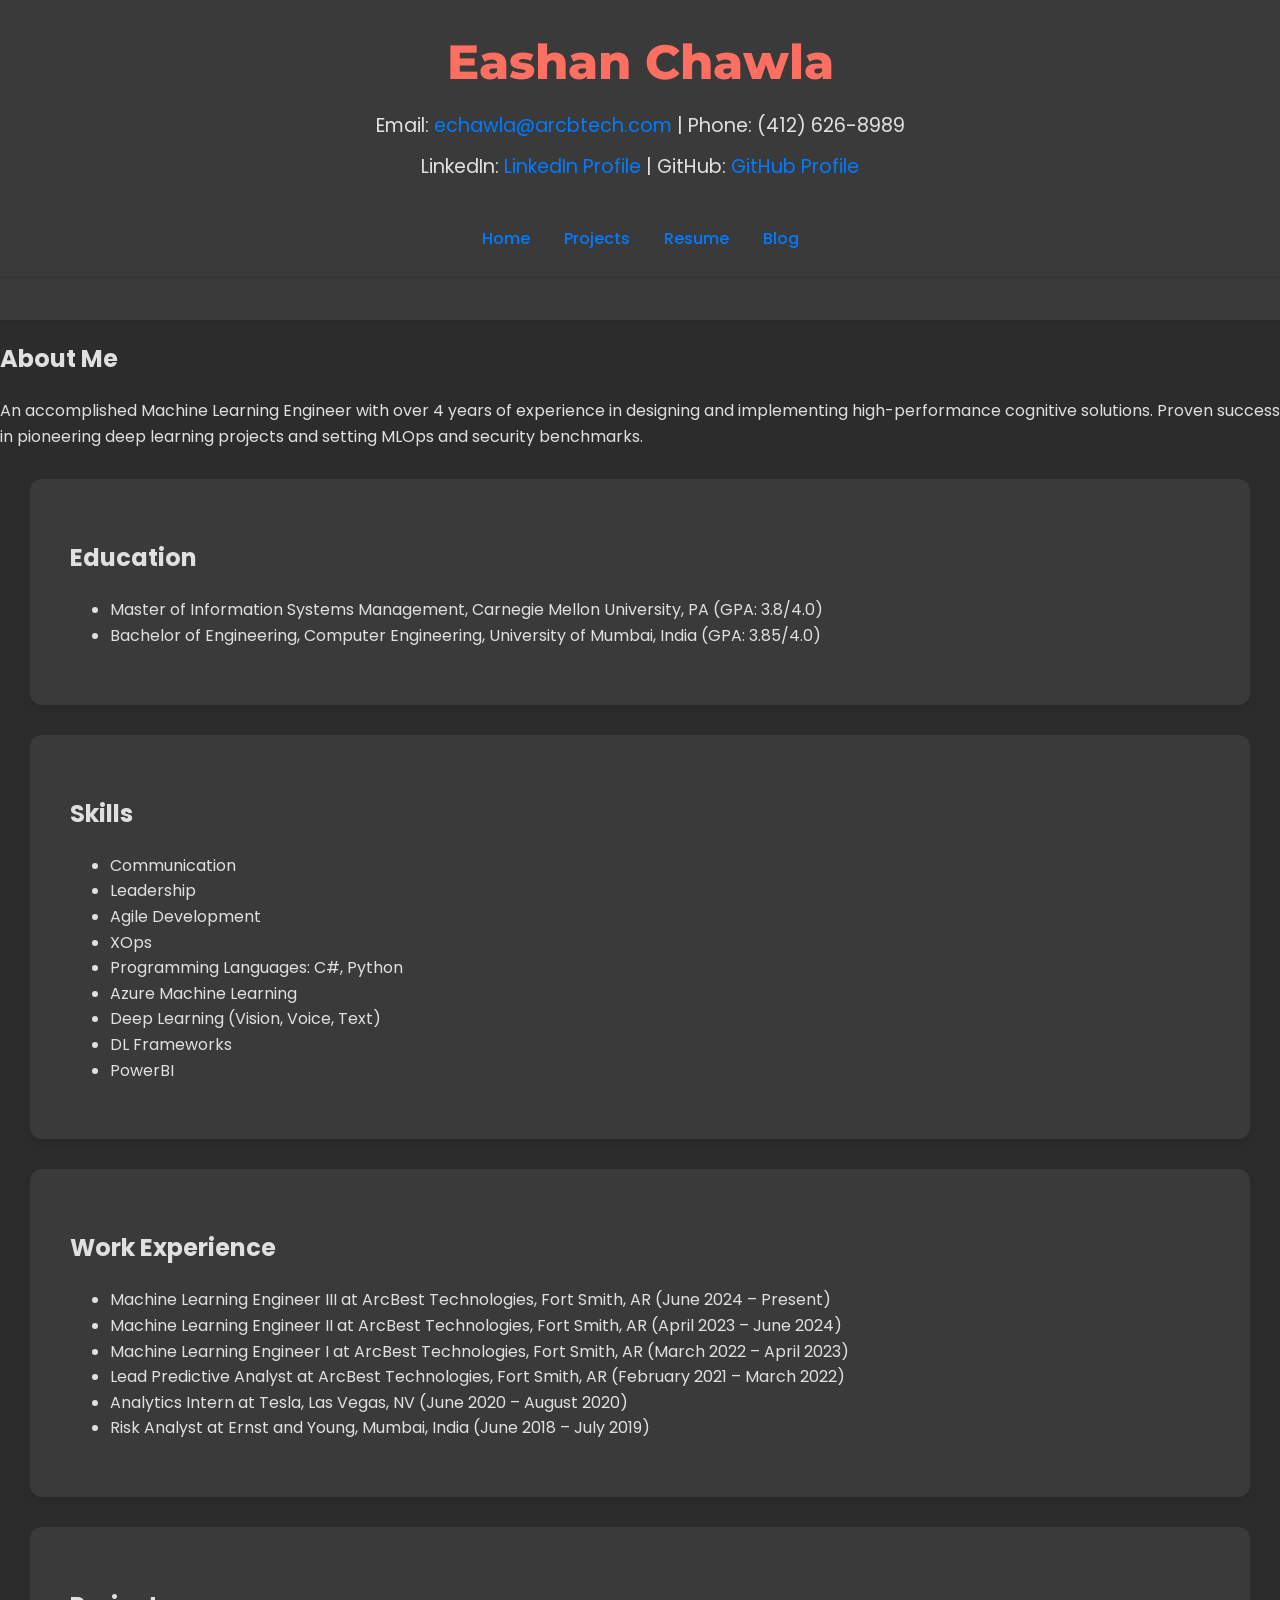
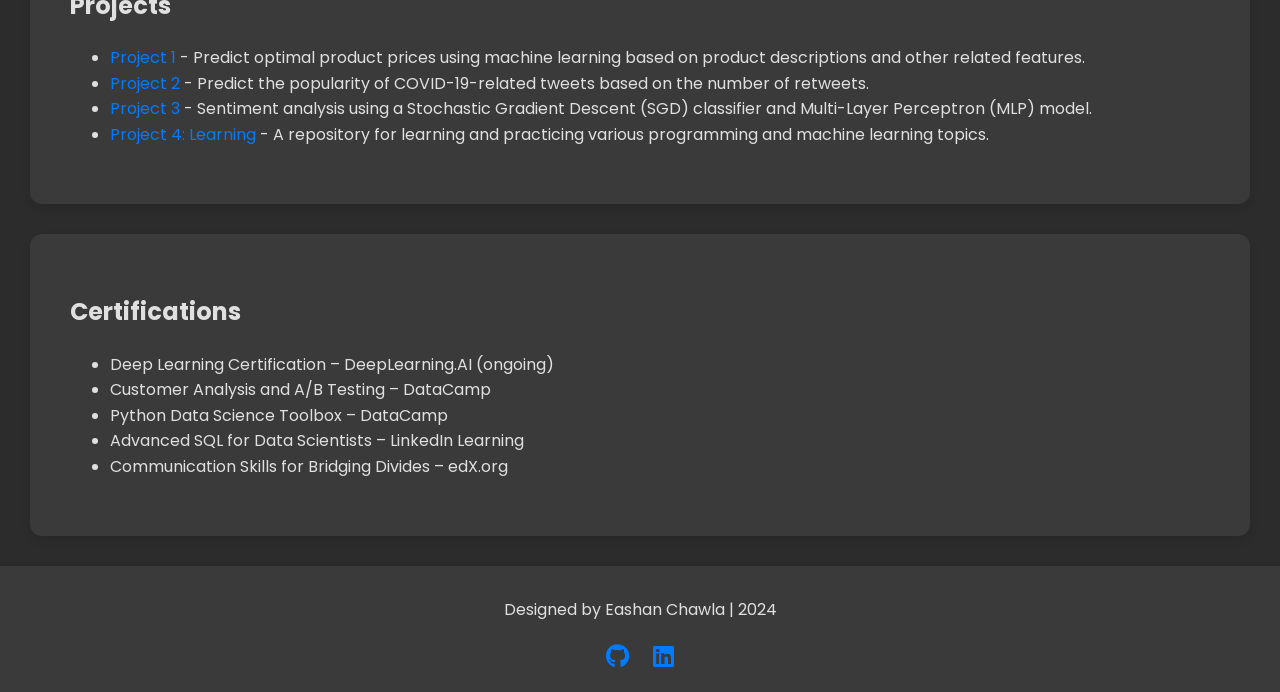
==== index.html @ 0962beb5 "fix: Remove dark mode button from multiple HTML files" ====
<!DOCTYPE html>
<html lang="en">
<head>
    <meta charset="UTF-8">
    <meta name="viewport" content="width=device-width, initial-scale=1.0">
    <title>Eashan Chawla - Portfolio</title>
    <link rel="stylesheet" href="styles.css">
    <link rel="stylesheet" href="https://cdnjs.cloudflare.com/ajax/libs/font-awesome/6.0.0-beta3/css/all.min.css">
    <link href="https://fonts.googleapis.com/css2?family=Poppins:wght@400;700&family=Montserrat:wght@700&display=swap" rel="stylesheet">
</head>
<body>
    <header>
        <h1>Eashan Chawla</h1>
        <p>Email: <a href="mailto:echawla@arcbtech.com">echawla@arcbtech.com</a> | Phone: (412) 626-8989</p>
        <p>LinkedIn: <a href="https://linkedin.com/in/eashanchawla/" target="_blank">LinkedIn Profile</a> | GitHub: <a href="https://github.com/eashanchawla" target="_blank">GitHub Profile</a></p>
        <nav>
            <a href="index.html">Home</a>
            <a href="projects.html">Projects</a>
            <a href="resume.html">Resume</a>
            <a href="blog.html">Blog</a>
        </nav>
    </header>
    <h2>About Me</h2>
        <p>An accomplished Machine Learning Engineer with over 4 years of experience in designing and implementing high-performance cognitive solutions. Proven success in pioneering deep learning projects and setting MLOps and security benchmarks.</p>
    </section>
    <section id="education">
        <h2>Education</h2>
        <ul>
            <li>Master of Information Systems Management, Carnegie Mellon University, PA (GPA: 3.8/4.0)</li>
            <li>Bachelor of Engineering, Computer Engineering, University of Mumbai, India (GPA: 3.85/4.0)</li>
        </ul>
    </section>
    <section id="skills">
        <h2>Skills</h2>
        <ul>
            <li>Communication</li>
            <li>Leadership</li>
            <li>Agile Development</li>
            <li>XOps</li>
            <li>Programming Languages: C#, Python</li>
            <li>Azure Machine Learning</li>
            <li>Deep Learning (Vision, Voice, Text)</li>
            <li>DL Frameworks</li>
            <li>PowerBI</li>
        </ul>
    </section>
    <section id="experience">
        <h2>Work Experience</h2>
        <ul>
            <li>Machine Learning Engineer III at ArcBest Technologies, Fort Smith, AR (June 2024 – Present)</li>
            <li>Machine Learning Engineer II at ArcBest Technologies, Fort Smith, AR (April 2023 – June 2024)</li>
            <li>Machine Learning Engineer I at ArcBest Technologies, Fort Smith, AR (March 2022 – April 2023)</li>
            <li>Lead Predictive Analyst at ArcBest Technologies, Fort Smith, AR (February 2021 – March 2022)</li>
            <li>Analytics Intern at Tesla, Las Vegas, NV (June 2020 – August 2020)</li>
            <li>Risk Analyst at Ernst and Young, Mumbai, India (June 2018 – July 2019)</li>
        </ul>
    </section>
    <section id="projects">
        <h2>Projects</h2>
        <ul>
            <li><a href="https://github.com/eashanchawla/Price-Recommendation-using-Text-Mining/tree/master" target="_blank">Project 1</a> - Predict optimal product prices using machine learning based on product descriptions and other related features.</li>
            <li><a href="https://github.com/eashanchawla/Retweet-Prediction-during-COVID-19" target="_blank">Project 2</a> - Predict the popularity of COVID-19-related tweets based on the number of retweets.</li>
            <li><a href="https://github.com/eashanchawla/Sentiment-Classification" target="_blank">Project 3</a> - Sentiment analysis using a Stochastic Gradient Descent (SGD) classifier and Multi-Layer Perceptron (MLP) model.</li>
            <li><a href="https://github.com/eashanchawla/learning" target="_blank">Project 4: Learning</a> - A repository for learning and practicing various programming and machine learning topics.</li>
        </ul>
    </section>
    <section id="certifications">
        <h2>Certifications</h2>
        <ul>
            <li>Deep Learning Certification – DeepLearning.AI (ongoing)</li>
            <li>Customer Analysis and A/B Testing – DataCamp</li>
            <li>Python Data Science Toolbox – DataCamp</li>
            <li>Advanced SQL for Data Scientists – LinkedIn Learning</li>
            <li>Communication Skills for Bridging Divides – edX.org</li>
        </ul>
    </section>
    <footer>
        <p>Designed by Eashan Chawla | 2024</p>
        <div>
            <a href="https://github.com/eashanchawla" target="_blank"><i class="fab fa-github"></i></a>
            <a href="www.linkedin.com/in/eashanchawla/" target="_blank"><i class="fab fa-linkedin"></i></a>
        </div>
    </footer>
    <script src="script.js"></script>
</body>
</html>
---- styles.css ----
:root {
    --background-color: #2c2c2c;
    --text-color: #e0e0e0;
    --link-color: #007bff;
    --header-footer-bg: #3a3a3a;
    --section-bg: #3a3a3a;
    --box-shadow: rgba(0, 0, 0, 0.1);
    --primary-font: 'Poppins', sans-serif;
    --heading-font: 'Montserrat', sans-serif;
    --accent-color: #ff6f61;
}

body {
    font-family: var(--primary-font);
    margin: 0;
    padding: 0;
    background-color: var(--background-color);
    color: var(--text-color);
    line-height: 1.6;
    transition: background-color 0.3s, color 0.3s;
}

nav {
    text-align: center;
    margin: 20px 0;
}

nav a {
    margin: 0 15px;
    color: var(--link-color);
    font-weight: 500;
    text-decoration: none;
    transition: color 0.3s;
}

nav a:hover {
    color: var(--accent-color);
}

header, nav {
    background-color: var(--header-footer-bg);
    color: var(--text-color);
    text-align: center;
    padding: 1.5em 0;
    box-shadow: 0 2px 4px var(--box-shadow);
}

header h1 {
    margin: 0;
    font-size: 3em;
    font-weight: 800;
    font-family: var(--heading-font);
    color: var(--accent-color);
}

header p {
    margin: 10px 0;
    font-size: 1.2em;
}

section {
    padding: 40px;
    margin: 30px;
    background-color: var(--section-bg);
    border-radius: 12px;
    box-shadow: 0 4px 8px var(--box-shadow);
}

footer {
    text-align: center;
    padding: 15px 0;
    background-color: var(--header-footer-bg);
    color: var(--text-color);
    box-shadow: 0 -2px 4px var(--box-shadow);
}

footer div a {
    color: var(--link-color);
    margin: 0 10px;
    font-size: 1.5em;
    transition: color 0.3s;
}

footer div a:hover {
    color: var(--accent-color);
}

a {
    color: var(--link-color);
    text-decoration: none;
    transition: color 0.3s;
}

a:hover {
    color: #0056b3;
}

.theme-switch {
    display: flex;
    justify-content: center;
    align-items: center;
    margin: 20px;
    position: fixed;
    top: 10px;
    right: 10px;
}

.theme-switch label {
    cursor: pointer;
    display: flex;
    align-items: center;
}

.theme-switch input[type="checkbox"] {
    margin-right: 10px;
}
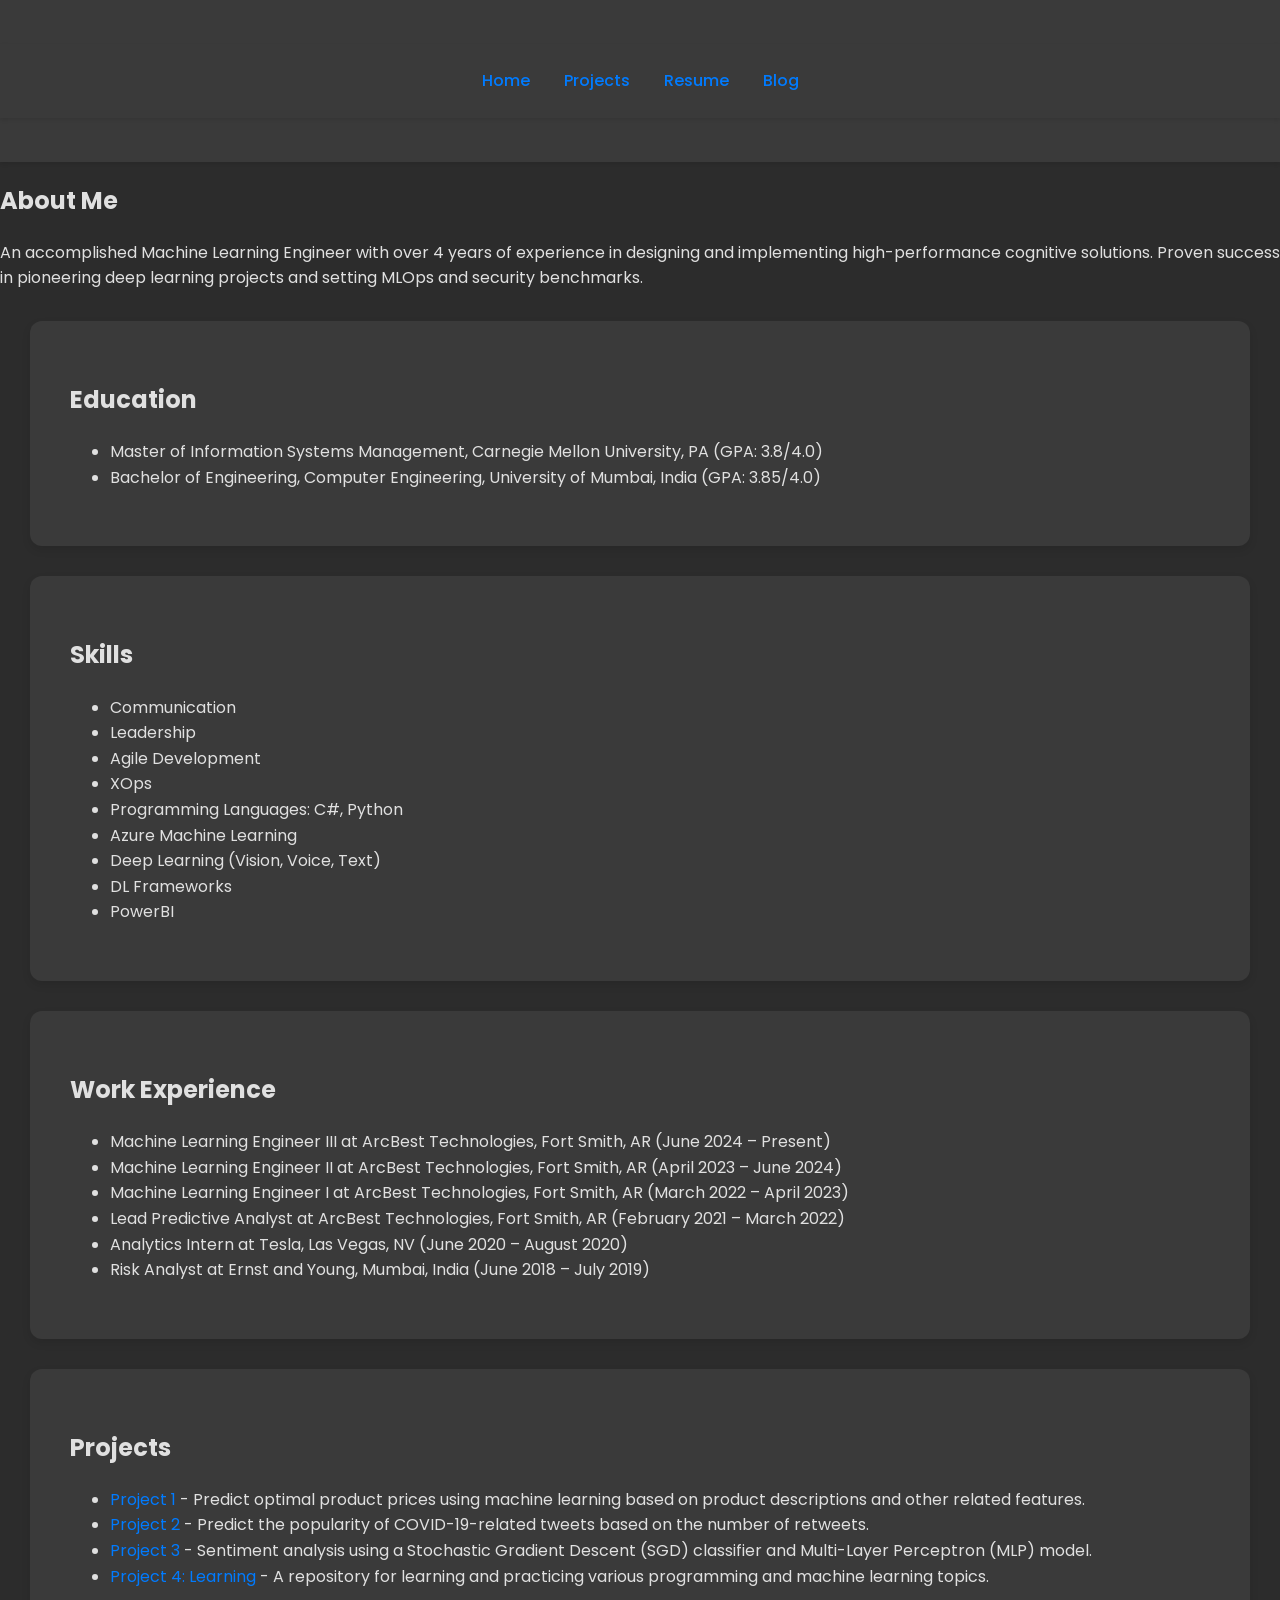
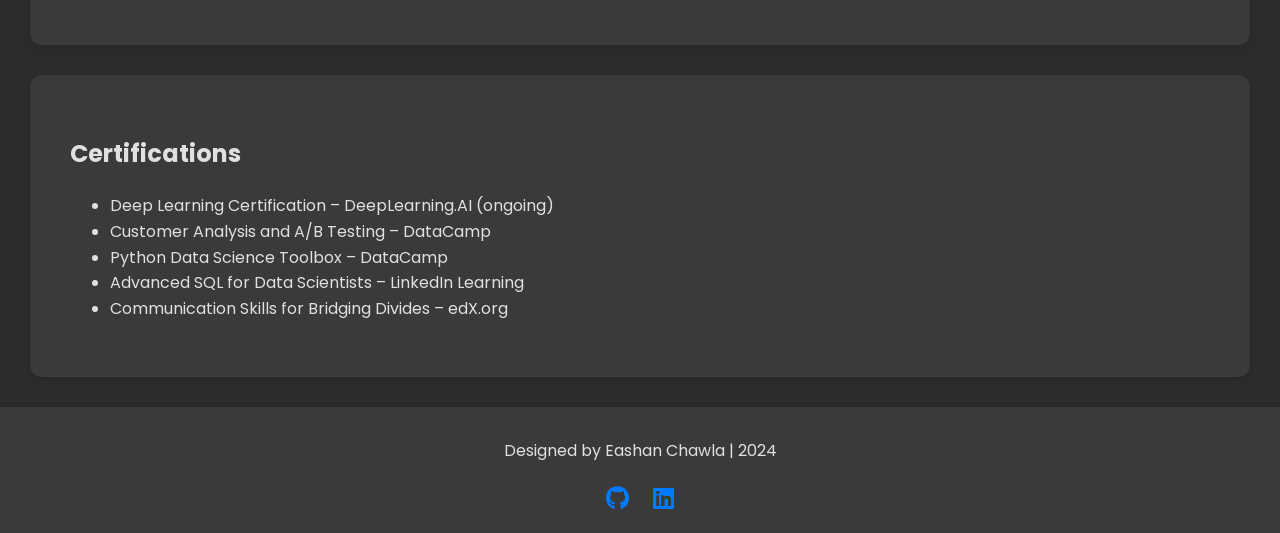
==== commit 4d0dfc44: "fix: Remove duplicate contact information from index.html header" ====
--- a/index.html
+++ b/index.html
@@ -10,9 +10,6 @@
 </head>
 <body>
     <header>
-        <h1>Eashan Chawla</h1>
-        <p>Email: <a href="mailto:echawla@arcbtech.com">echawla@arcbtech.com</a> | Phone: (412) 626-8989</p>
-        <p>LinkedIn: <a href="https://linkedin.com/in/eashanchawla/" target="_blank">LinkedIn Profile</a> | GitHub: <a href="https://github.com/eashanchawla" target="_blank">GitHub Profile</a></p>
         <nav>
             <a href="index.html">Home</a>
             <a href="projects.html">Projects</a>
--- a/styles.css
+++ b/styles.css
@@ -8,6 +8,14 @@
     --primary-font: 'Poppins', sans-serif;
     --heading-font: 'Montserrat', sans-serif;
     --accent-color: #ff6f61;
+}
+
+.dark-mode {
+    --background-color: #1a1a1a;
+    --text-color: #f0f0f0;
+    --link-color: #66b2ff;
+    --header-footer-bg: #2a2a2a;
+    --section-bg: #2a2a2a;
 }
 
 body {
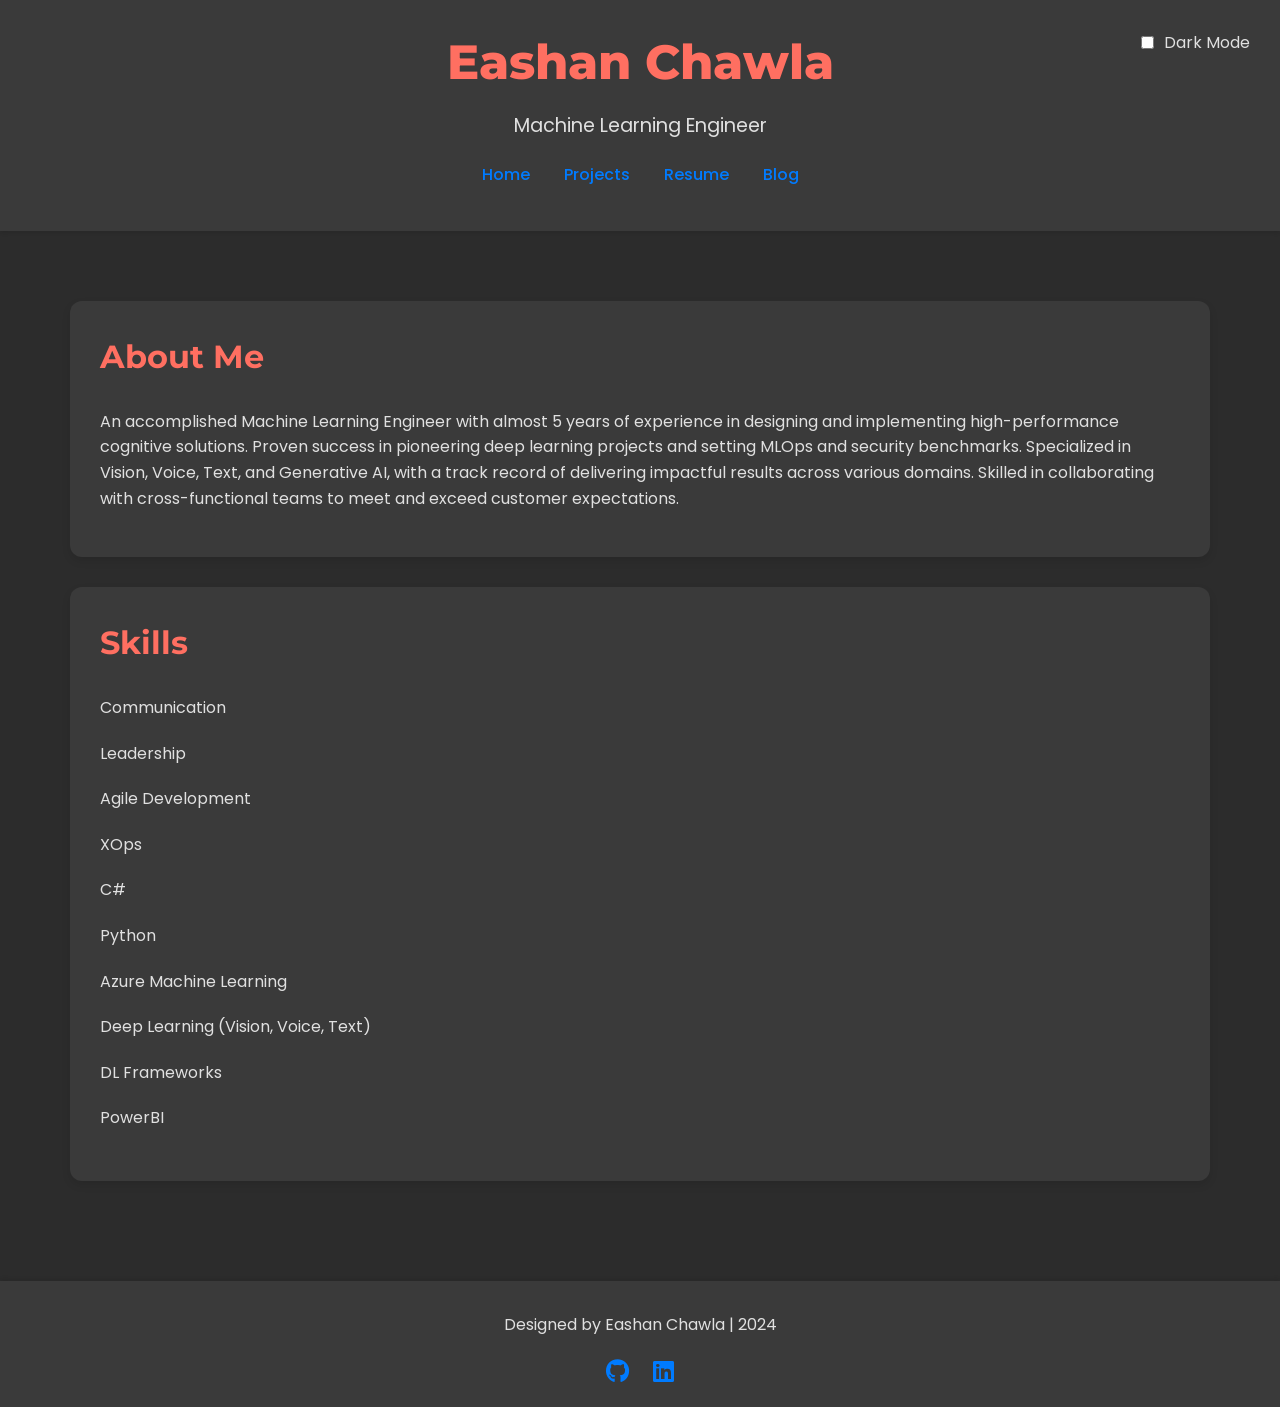
==== commit d0ed333b: "fix: Improve personal website design and content" ====
--- a/index.html
+++ b/index.html
@@ -10,6 +10,8 @@
 </head>
 <body>
     <header>
+        <h1>Eashan Chawla</h1>
+        <p>Machine Learning Engineer</p>
         <nav>
             <a href="index.html">Home</a>
             <a href="projects.html">Projects</a>
@@ -17,67 +19,40 @@
             <a href="blog.html">Blog</a>
         </nav>
     </header>
-    <h2>About Me</h2>
-        <p>An accomplished Machine Learning Engineer with over 4 years of experience in designing and implementing high-performance cognitive solutions. Proven success in pioneering deep learning projects and setting MLOps and security benchmarks.</p>
-    </section>
-    <section id="education">
-        <h2>Education</h2>
-        <ul>
-            <li>Master of Information Systems Management, Carnegie Mellon University, PA (GPA: 3.8/4.0)</li>
-            <li>Bachelor of Engineering, Computer Engineering, University of Mumbai, India (GPA: 3.85/4.0)</li>
-        </ul>
-    </section>
-    <section id="skills">
-        <h2>Skills</h2>
-        <ul>
-            <li>Communication</li>
-            <li>Leadership</li>
-            <li>Agile Development</li>
-            <li>XOps</li>
-            <li>Programming Languages: C#, Python</li>
-            <li>Azure Machine Learning</li>
-            <li>Deep Learning (Vision, Voice, Text)</li>
-            <li>DL Frameworks</li>
-            <li>PowerBI</li>
-        </ul>
-    </section>
-    <section id="experience">
-        <h2>Work Experience</h2>
-        <ul>
-            <li>Machine Learning Engineer III at ArcBest Technologies, Fort Smith, AR (June 2024 – Present)</li>
-            <li>Machine Learning Engineer II at ArcBest Technologies, Fort Smith, AR (April 2023 – June 2024)</li>
-            <li>Machine Learning Engineer I at ArcBest Technologies, Fort Smith, AR (March 2022 – April 2023)</li>
-            <li>Lead Predictive Analyst at ArcBest Technologies, Fort Smith, AR (February 2021 – March 2022)</li>
-            <li>Analytics Intern at Tesla, Las Vegas, NV (June 2020 – August 2020)</li>
-            <li>Risk Analyst at Ernst and Young, Mumbai, India (June 2018 – July 2019)</li>
-        </ul>
-    </section>
-    <section id="projects">
-        <h2>Projects</h2>
-        <ul>
-            <li><a href="https://github.com/eashanchawla/Price-Recommendation-using-Text-Mining/tree/master" target="_blank">Project 1</a> - Predict optimal product prices using machine learning based on product descriptions and other related features.</li>
-            <li><a href="https://github.com/eashanchawla/Retweet-Prediction-during-COVID-19" target="_blank">Project 2</a> - Predict the popularity of COVID-19-related tweets based on the number of retweets.</li>
-            <li><a href="https://github.com/eashanchawla/Sentiment-Classification" target="_blank">Project 3</a> - Sentiment analysis using a Stochastic Gradient Descent (SGD) classifier and Multi-Layer Perceptron (MLP) model.</li>
-            <li><a href="https://github.com/eashanchawla/learning" target="_blank">Project 4: Learning</a> - A repository for learning and practicing various programming and machine learning topics.</li>
-        </ul>
-    </section>
-    <section id="certifications">
-        <h2>Certifications</h2>
-        <ul>
-            <li>Deep Learning Certification – DeepLearning.AI (ongoing)</li>
-            <li>Customer Analysis and A/B Testing – DataCamp</li>
-            <li>Python Data Science Toolbox – DataCamp</li>
-            <li>Advanced SQL for Data Scientists – LinkedIn Learning</li>
-            <li>Communication Skills for Bridging Divides – edX.org</li>
-        </ul>
-    </section>
+    <main>
+        <section id="about">
+            <h2>About Me</h2>
+            <p>An accomplished Machine Learning Engineer with almost 5 years of experience in designing and implementing high-performance cognitive solutions. Proven success in pioneering deep learning projects and setting MLOps and security benchmarks. Specialized in Vision, Voice, Text, and Generative AI, with a track record of delivering impactful results across various domains. Skilled in collaborating with cross-functional teams to meet and exceed customer expectations.</p>
+        </section>
+        <section id="skills">
+            <h2>Skills</h2>
+            <ul>
+                <li>Communication</li>
+                <li>Leadership</li>
+                <li>Agile Development</li>
+                <li>XOps</li>
+                <li>C#</li>
+                <li>Python</li>
+                <li>Azure Machine Learning</li>
+                <li>Deep Learning (Vision, Voice, Text)</li>
+                <li>DL Frameworks</li>
+                <li>PowerBI</li>
+            </ul>
+        </section>
+    </main>
     <footer>
         <p>Designed by Eashan Chawla | 2024</p>
         <div>
             <a href="https://github.com/eashanchawla" target="_blank"><i class="fab fa-github"></i></a>
-            <a href="www.linkedin.com/in/eashanchawla/" target="_blank"><i class="fab fa-linkedin"></i></a>
+            <a href="https://linkedin.com/in/eashanchawla/" target="_blank"><i class="fab fa-linkedin"></i></a>
         </div>
     </footer>
+    <div class="theme-switch">
+        <label>
+            <input type="checkbox">
+            Dark Mode
+        </label>
+    </div>
     <script src="script.js"></script>
 </body>
 </html>
--- a/styles.css
+++ b/styles.css
@@ -45,7 +45,7 @@
     color: var(--accent-color);
 }
 
-header, nav {
+header {
     background-color: var(--header-footer-bg);
     color: var(--text-color);
     text-align: center;
@@ -66,12 +66,41 @@
     font-size: 1.2em;
 }
 
-section {
+main {
     padding: 40px;
     margin: 30px;
+}
+
+section {
     background-color: var(--section-bg);
     border-radius: 12px;
     box-shadow: 0 4px 8px var(--box-shadow);
+    padding: 30px;
+    margin-bottom: 30px;
+}
+
+section h2 {
+    margin-top: 0;
+    font-size: 2em;
+    font-weight: 700;
+    font-family: var(--heading-font);
+    color: var(--accent-color);
+}
+
+section h3 {
+    margin-top: 0;
+    font-size: 1.5em;
+    font-weight: 600;
+    font-family: var(--heading-font);
+}
+
+section ul {
+    list-style-type: none;
+    padding: 0;
+}
+
+section li {
+    margin-bottom: 20px;
 }
 
 footer {
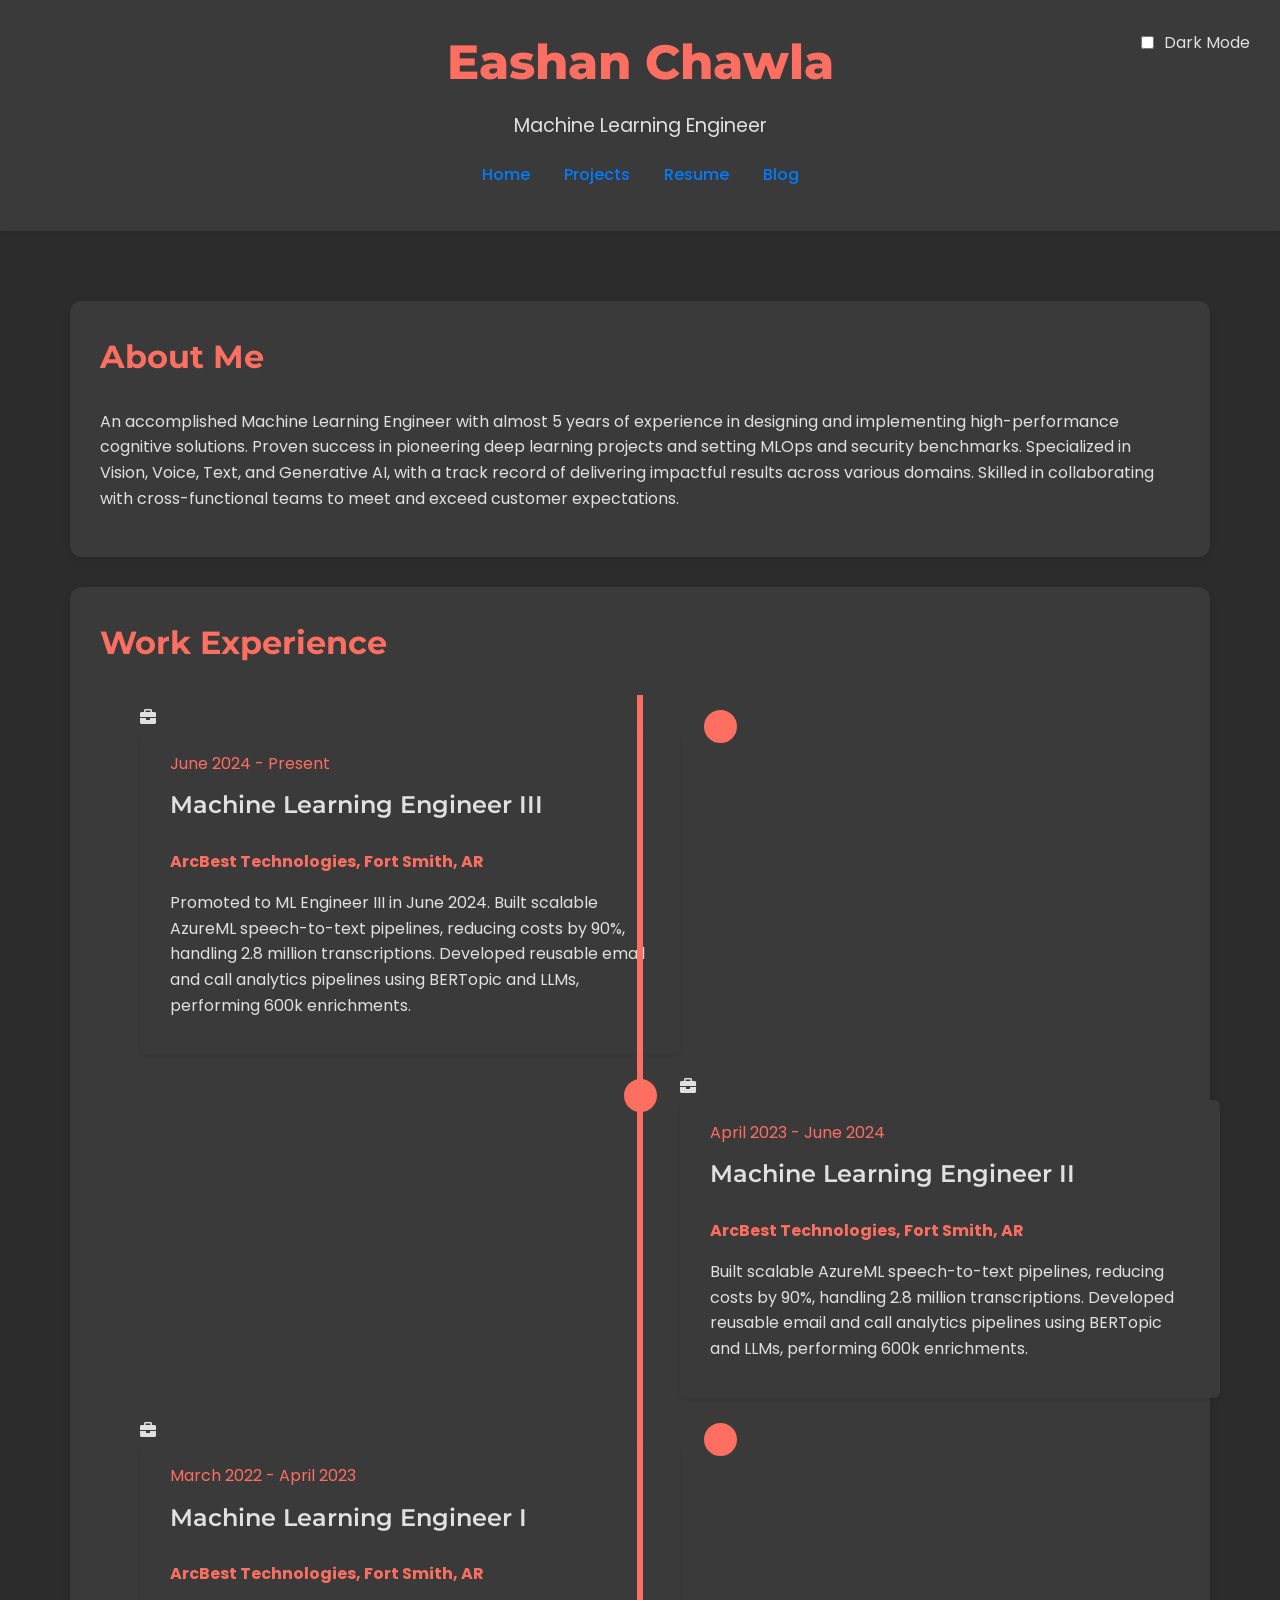
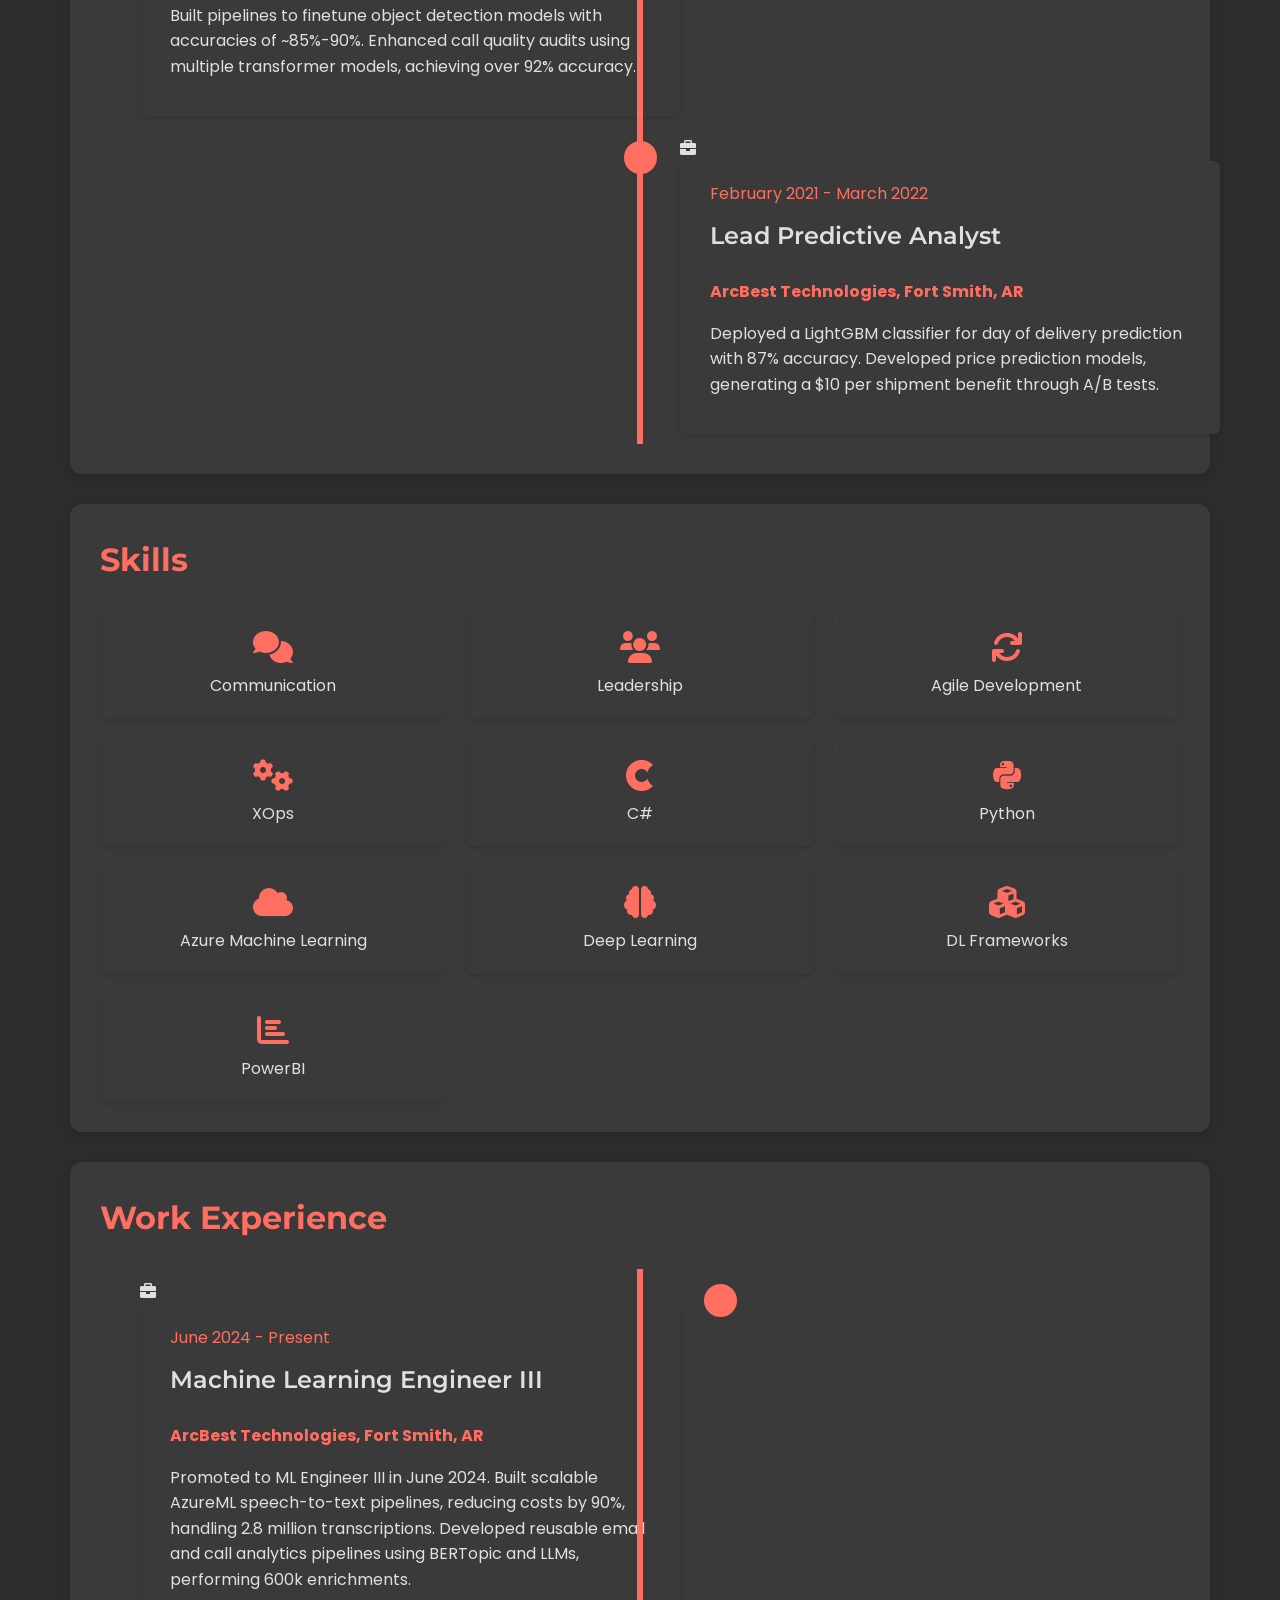
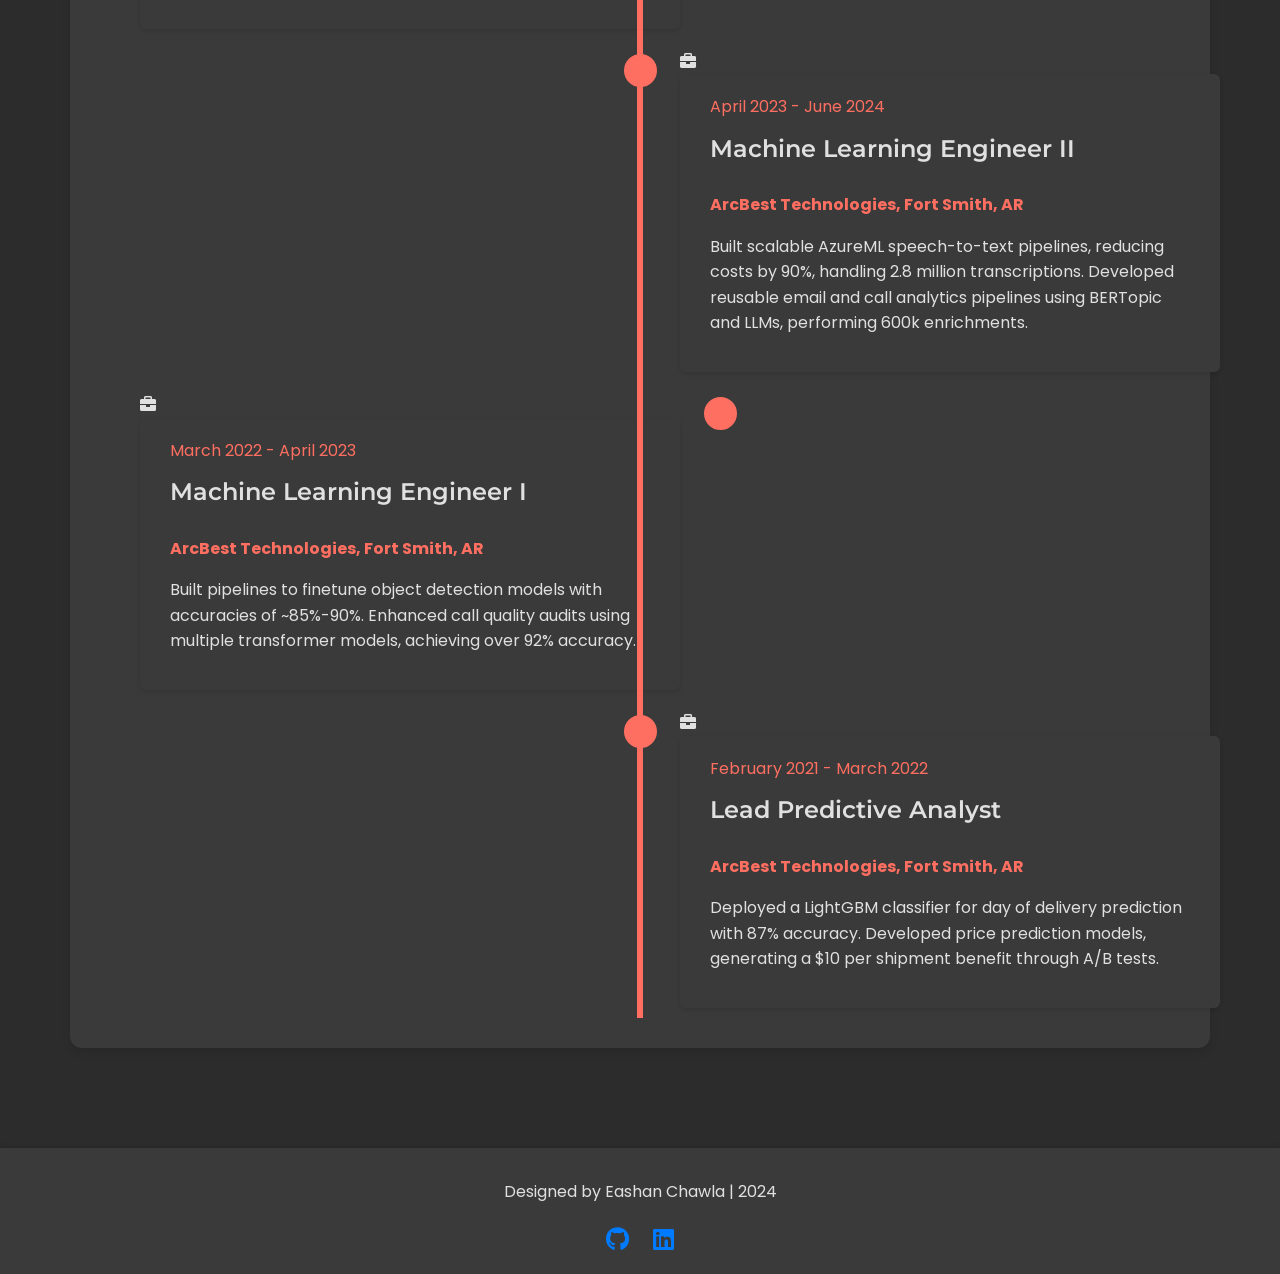
==== commit a0ad4fc6: "feat: Improve skills section and add timeline-style work experience" ====
--- a/index.html
+++ b/index.html
@@ -24,20 +24,148 @@
             <h2>About Me</h2>
             <p>An accomplished Machine Learning Engineer with almost 5 years of experience in designing and implementing high-performance cognitive solutions. Proven success in pioneering deep learning projects and setting MLOps and security benchmarks. Specialized in Vision, Voice, Text, and Generative AI, with a track record of delivering impactful results across various domains. Skilled in collaborating with cross-functional teams to meet and exceed customer expectations.</p>
         </section>
+        <section id="experience">
+            <h2>Work Experience</h2>
+            <div class="timeline">
+                <div class="timeline-item">
+                    <div class="timeline-icon">
+                        <i class="fas fa-briefcase"></i>
+                    </div>
+                    <div class="timeline-content">
+                        <span class="date">June 2024 - Present</span>
+                        <h3>Machine Learning Engineer III</h3>
+                        <h4>ArcBest Technologies, Fort Smith, AR</h4>
+                        <p>Promoted to ML Engineer III in June 2024. Built scalable AzureML speech-to-text pipelines, reducing costs by 90%, handling 2.8 million transcriptions. Developed reusable email and call analytics pipelines using BERTopic and LLMs, performing 600k enrichments.</p>
+                    </div>
+                </div>
+                <div class="timeline-item">
+                    <div class="timeline-icon">
+                        <i class="fas fa-briefcase"></i>
+                    </div>
+                    <div class="timeline-content">
+                        <span class="date">April 2023 - June 2024</span>
+                        <h3>Machine Learning Engineer II</h3>
+                        <h4>ArcBest Technologies, Fort Smith, AR</h4>
+                        <p>Built scalable AzureML speech-to-text pipelines, reducing costs by 90%, handling 2.8 million transcriptions. Developed reusable email and call analytics pipelines using BERTopic and LLMs, performing 600k enrichments.</p>
+                    </div>
+                </div>
+                <div class="timeline-item">
+                    <div class="timeline-icon">
+                        <i class="fas fa-briefcase"></i>
+                    </div>
+                    <div class="timeline-content">
+                        <span class="date">March 2022 - April 2023</span>
+                        <h3>Machine Learning Engineer I</h3>
+                        <h4>ArcBest Technologies, Fort Smith, AR</h4>
+                        <p>Built pipelines to finetune object detection models with accuracies of ~85%-90%. Enhanced call quality audits using multiple transformer models, achieving over 92% accuracy.</p>
+                    </div>
+                </div>
+                <div class="timeline-item">
+                    <div class="timeline-icon">
+                        <i class="fas fa-briefcase"></i>
+                    </div>
+                    <div class="timeline-content">
+                        <span class="date">February 2021 - March 2022</span>
+                        <h3>Lead Predictive Analyst</h3>
+                        <h4>ArcBest Technologies, Fort Smith, AR</h4>
+                        <p>Deployed a LightGBM classifier for day of delivery prediction with 87% accuracy. Developed price prediction models, generating a $10 per shipment benefit through A/B tests.</p>
+                    </div>
+                </div>
+            </div>
+        </section>
         <section id="skills">
             <h2>Skills</h2>
-            <ul>
-                <li>Communication</li>
-                <li>Leadership</li>
-                <li>Agile Development</li>
-                <li>XOps</li>
-                <li>C#</li>
-                <li>Python</li>
-                <li>Azure Machine Learning</li>
-                <li>Deep Learning (Vision, Voice, Text)</li>
-                <li>DL Frameworks</li>
-                <li>PowerBI</li>
-            </ul>
+            <div class="skill-grid">
+                <div class="skill-item">
+                    <i class="fas fa-comments"></i>
+                    <span>Communication</span>
+                </div>
+                <div class="skill-item">
+                    <i class="fas fa-users"></i>
+                    <span>Leadership</span>
+                </div>
+                <div class="skill-item">
+                    <i class="fas fa-sync"></i>
+                    <span>Agile Development</span>
+                </div>
+                <div class="skill-item">
+                    <i class="fas fa-cogs"></i>
+                    <span>XOps</span>
+                </div>
+                <div class="skill-item">
+                    <i class="fab fa-cuttlefish"></i>
+                    <span>C#</span>
+                </div>
+                <div class="skill-item">
+                    <i class="fab fa-python"></i>
+                    <span>Python</span>
+                </div>
+                <div class="skill-item">
+                    <i class="fas fa-cloud"></i>
+                    <span>Azure Machine Learning</span>
+                </div>
+                <div class="skill-item">
+                    <i class="fas fa-brain"></i>
+                    <span>Deep Learning</span>
+                </div>
+                <div class="skill-item">
+                    <i class="fas fa-cubes"></i>
+                    <span>DL Frameworks</span>
+                </div>
+                <div class="skill-item">
+                    <i class="fas fa-chart-bar"></i>
+                    <span>PowerBI</span>
+                </div>
+            </div>
+        </section>
+        <section id="experience">
+            <h2>Work Experience</h2>
+            <div class="timeline">
+                <div class="timeline-item">
+                    <div class="timeline-icon">
+                        <i class="fas fa-briefcase"></i>
+                    </div>
+                    <div class="timeline-content">
+                        <span class="date">June 2024 - Present</span>
+                        <h3>Machine Learning Engineer III</h3>
+                        <h4>ArcBest Technologies, Fort Smith, AR</h4>
+                        <p>Promoted to ML Engineer III in June 2024. Built scalable AzureML speech-to-text pipelines, reducing costs by 90%, handling 2.8 million transcriptions. Developed reusable email and call analytics pipelines using BERTopic and LLMs, performing 600k enrichments.</p>
+                    </div>
+                </div>
+                <div class="timeline-item">
+                    <div class="timeline-icon">
+                        <i class="fas fa-briefcase"></i>
+                    </div>
+                    <div class="timeline-content">
+                        <span class="date">April 2023 - June 2024</span>
+                        <h3>Machine Learning Engineer II</h3>
+                        <h4>ArcBest Technologies, Fort Smith, AR</h4>
+                        <p>Built scalable AzureML speech-to-text pipelines, reducing costs by 90%, handling 2.8 million transcriptions. Developed reusable email and call analytics pipelines using BERTopic and LLMs, performing 600k enrichments.</p>
+                    </div>
+                </div>
+                <div class="timeline-item">
+                    <div class="timeline-icon">
+                        <i class="fas fa-briefcase"></i>
+                    </div>
+                    <div class="timeline-content">
+                        <span class="date">March 2022 - April 2023</span>
+                        <h3>Machine Learning Engineer I</h3>
+                        <h4>ArcBest Technologies, Fort Smith, AR</h4>
+                        <p>Built pipelines to finetune object detection models with accuracies of ~85%-90%. Enhanced call quality audits using multiple transformer models, achieving over 92% accuracy.</p>
+                    </div>
+                </div>
+                <div class="timeline-item">
+                    <div class="timeline-icon">
+                        <i class="fas fa-briefcase"></i>
+                    </div>
+                    <div class="timeline-content">
+                        <span class="date">February 2021 - March 2022</span>
+                        <h3>Lead Predictive Analyst</h3>
+                        <h4>ArcBest Technologies, Fort Smith, AR</h4>
+                        <p>Deployed a LightGBM classifier for day of delivery prediction with 87% accuracy. Developed price prediction models, generating a $10 per shipment benefit through A/B tests.</p>
+                    </div>
+                </div>
+            </div>
         </section>
     </main>
     <footer>
--- a/styles.css
+++ b/styles.css
@@ -151,3 +151,95 @@
 .theme-switch input[type="checkbox"] {
     margin-right: 10px;
 }
+.skill-grid {
+    display: grid;
+    grid-template-columns: repeat(3, 1fr);
+    gap: 20px;
+    margin-top: 20px;
+}
+
+.skill-item {
+    display: flex;
+    flex-direction: column;
+    align-items: center;
+    text-align: center;
+    padding: 20px;
+    background-color: var(--section-bg);
+    border-radius: 8px;
+    box-shadow: 0 2px 4px var(--box-shadow);
+}
+
+.skill-item i {
+    font-size: 2em;
+    margin-bottom: 10px;
+    color: var(--accent-color);
+}
+
+.timeline {
+    position: relative;
+    max-width: 1200px;
+    margin: 0 auto;
+}
+
+.timeline::after {
+    content: '';
+    position: absolute;
+    width: 6px;
+    background-color: var(--accent-color);
+    top: 0;
+    bottom: 0;
+    left: 50%;
+    margin-left: -3px;
+}
+
+.timeline-item {
+    padding: 10px 40px;
+    position: relative;
+    background-color: inherit;
+    width: 50%;
+}
+
+.timeline-item:nth-child(even) {
+    left: 50%;
+}
+
+.timeline-item::after {
+    content: '';
+    position: absolute;
+    width: 25px;
+    height: 25px;
+    right: -17px;
+    background-color: var(--accent-color);
+    border: 4px solid var(--accent-color);
+    top: 15px;
+    border-radius: 50%;
+    z-index: 1;
+}
+
+.timeline-item:nth-child(even)::after {
+    left: -16px;
+}
+
+.timeline-content {
+    padding: 20px 30px;
+    background-color: var(--section-bg);
+    position: relative;
+    border-radius: 6px;
+    box-shadow: 0 2px 4px var(--box-shadow);
+}
+
+.timeline-content h3 {
+    margin-top: 0;
+}
+
+.timeline-content h4 {
+    margin-top: 5px;
+    margin-bottom: 10px;
+    color: var(--accent-color);
+}
+
+.timeline-content .date {
+    display: inline-block;
+    margin-bottom: 10px;
+    color: var(--accent-color);
+}
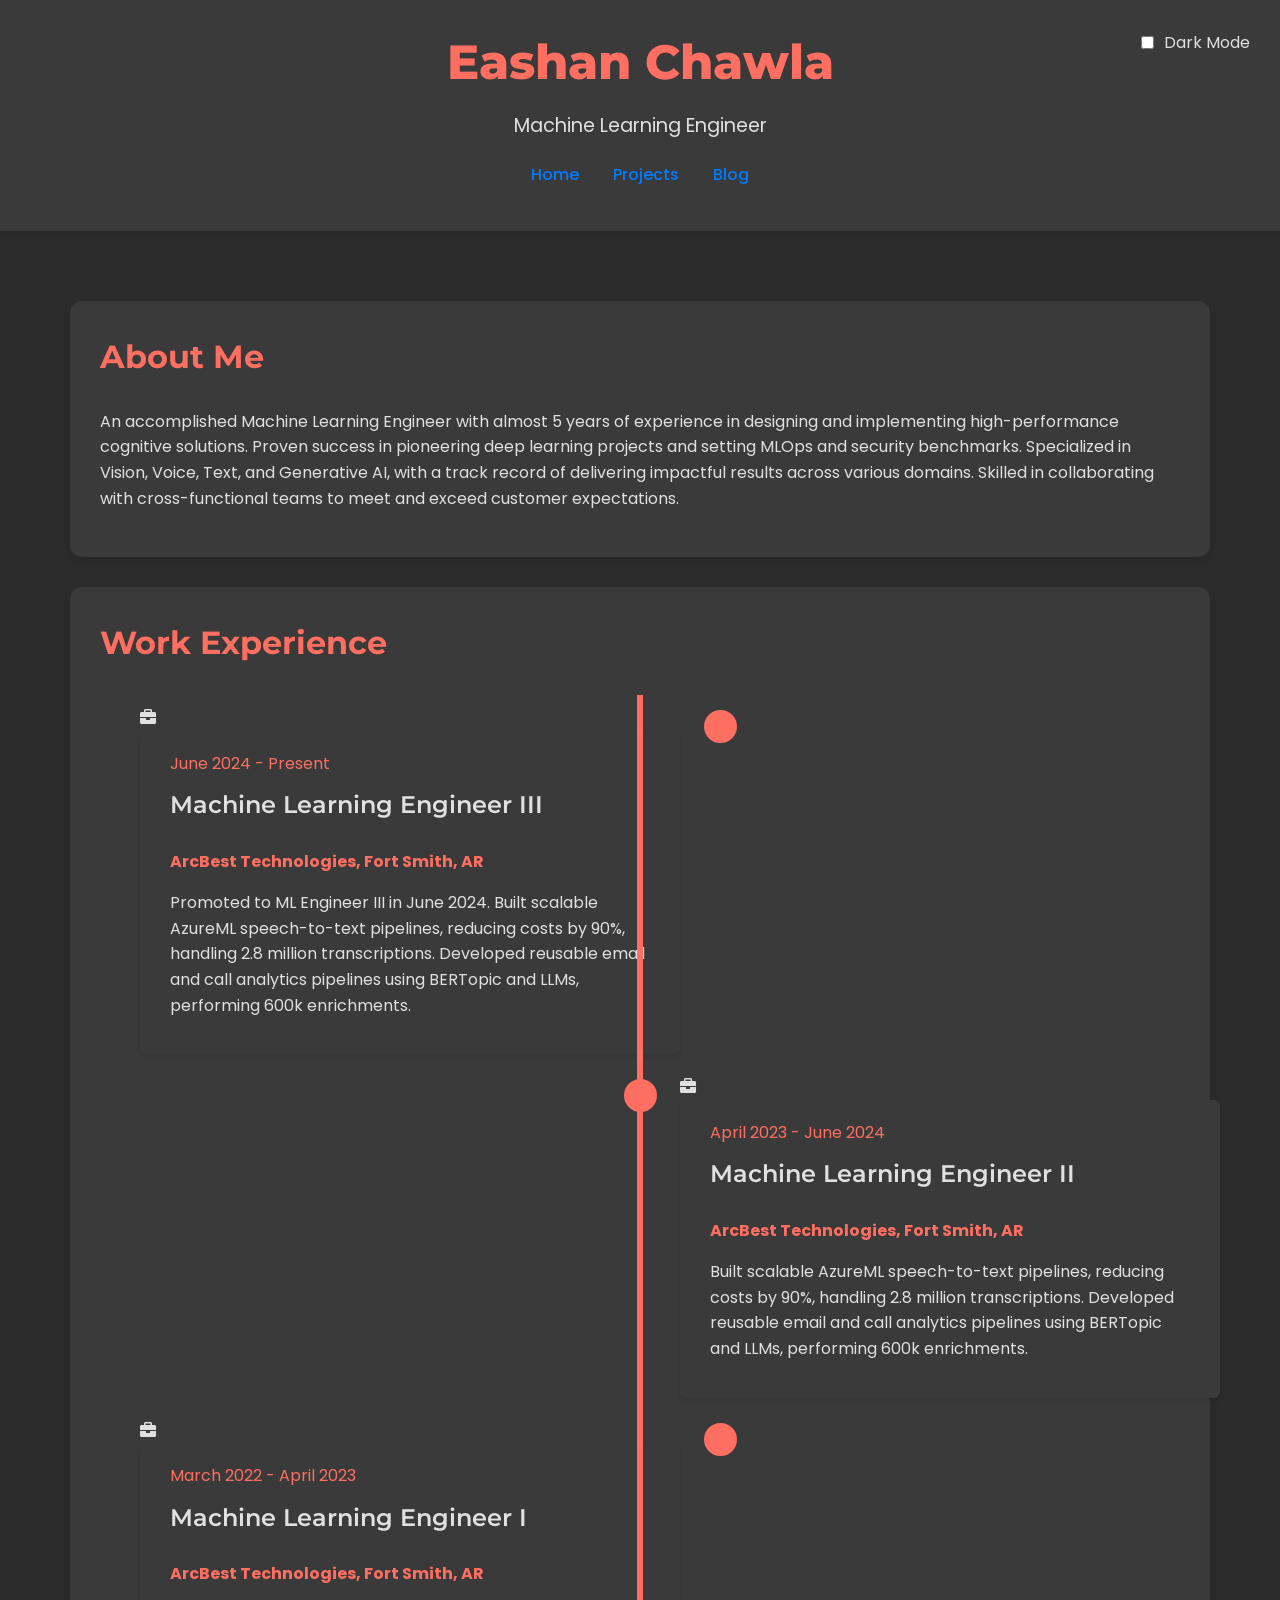
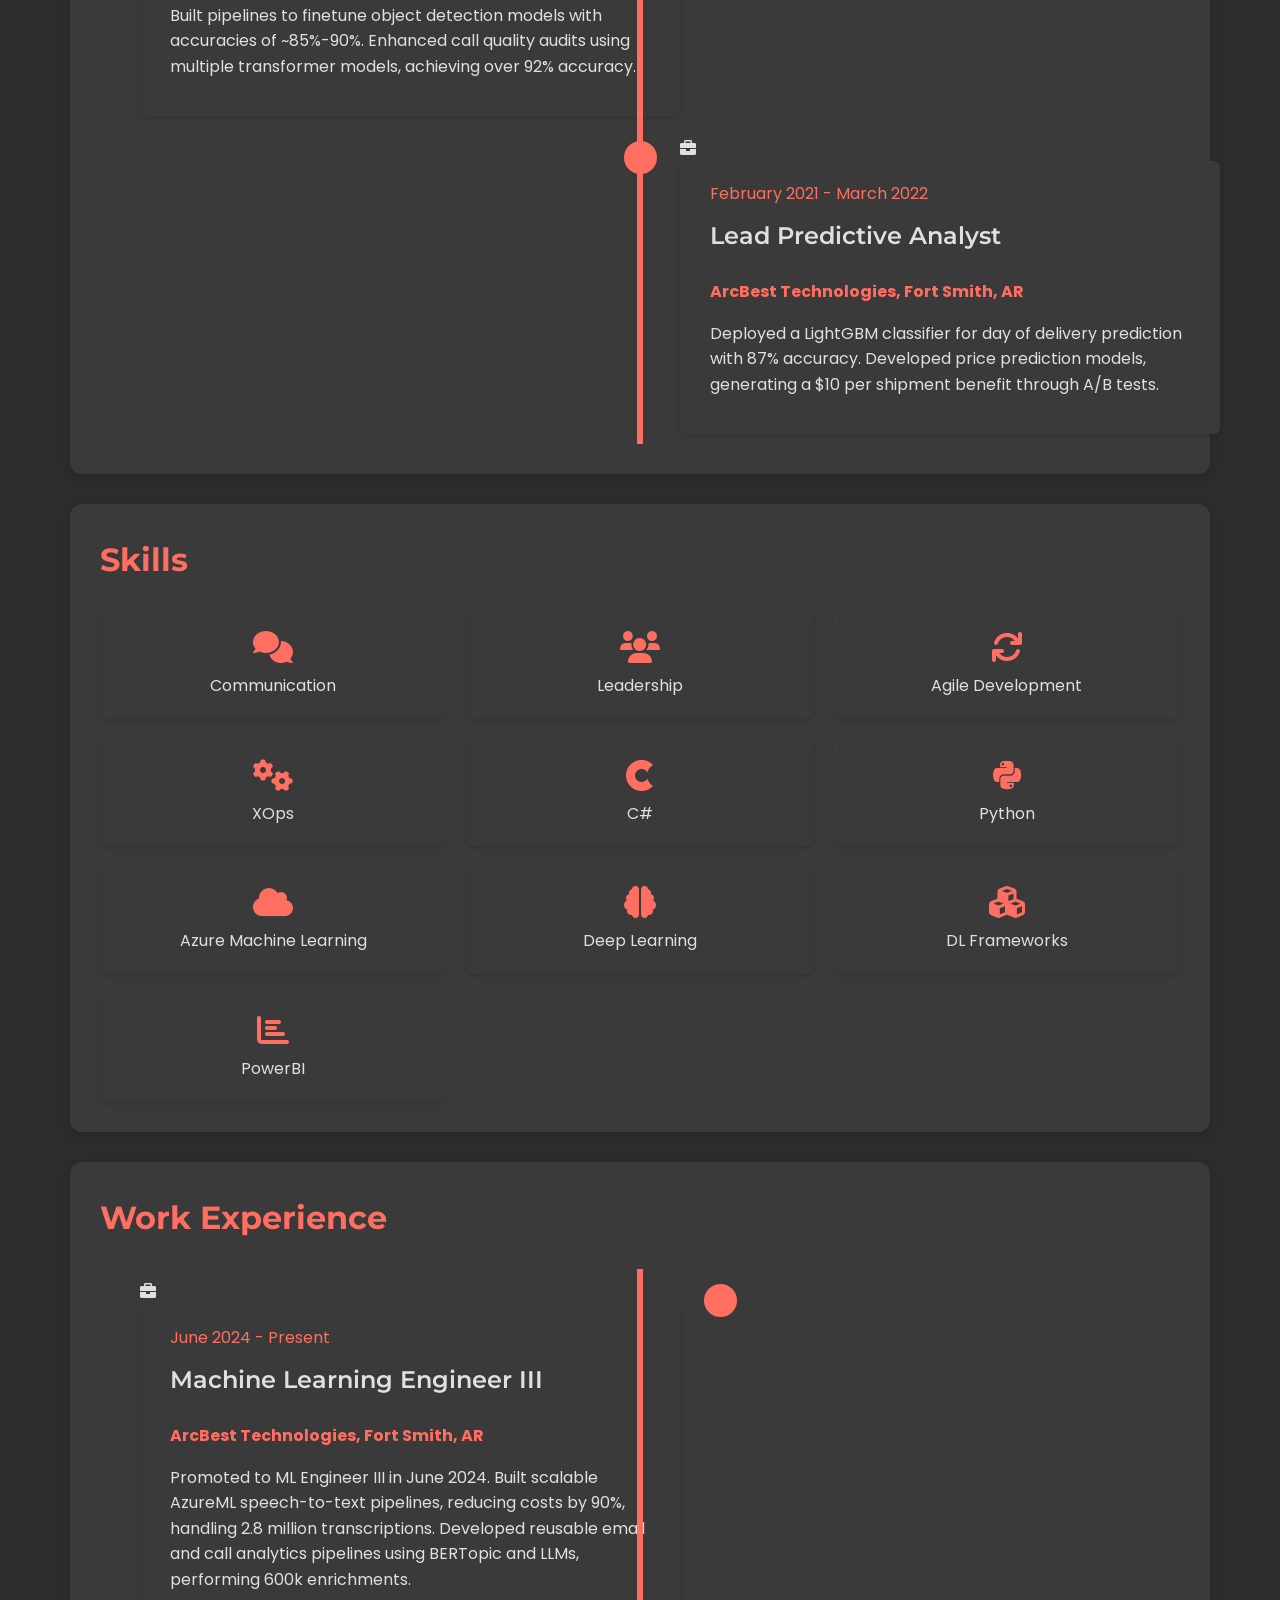
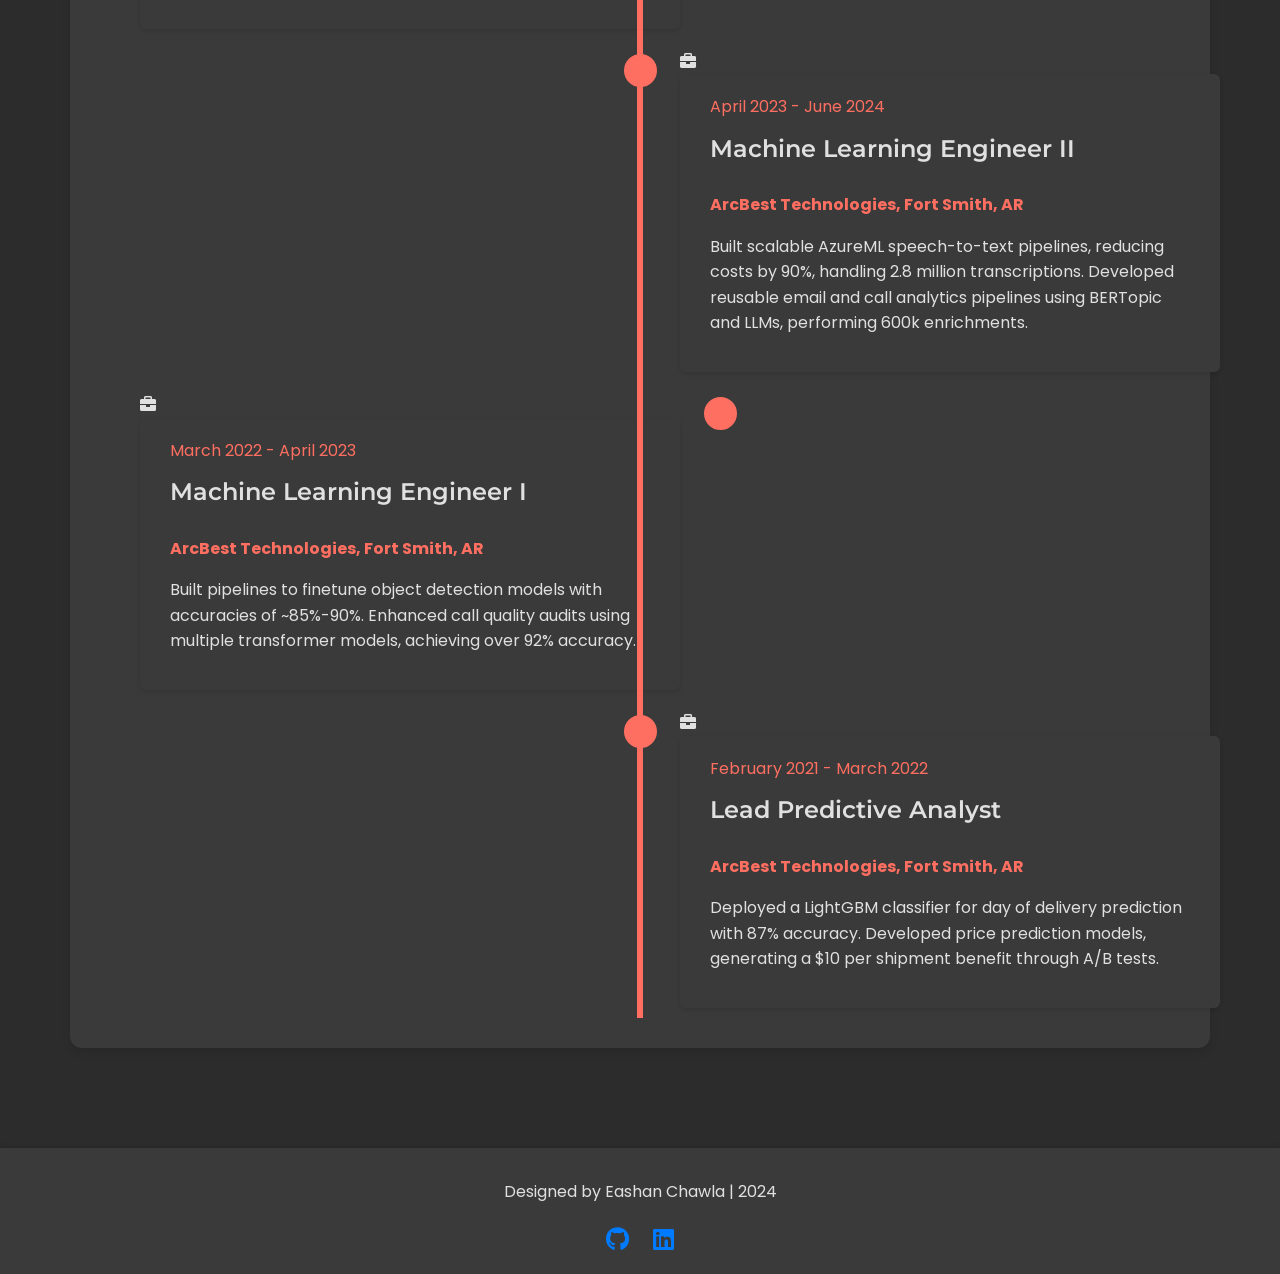
==== commit 1df3e147: "fix: Remove resume.html and its references" ====
--- a/index.html
+++ b/index.html
@@ -15,7 +15,6 @@
         <nav>
             <a href="index.html">Home</a>
             <a href="projects.html">Projects</a>
-            <a href="resume.html">Resume</a>
             <a href="blog.html">Blog</a>
         </nav>
     </header>
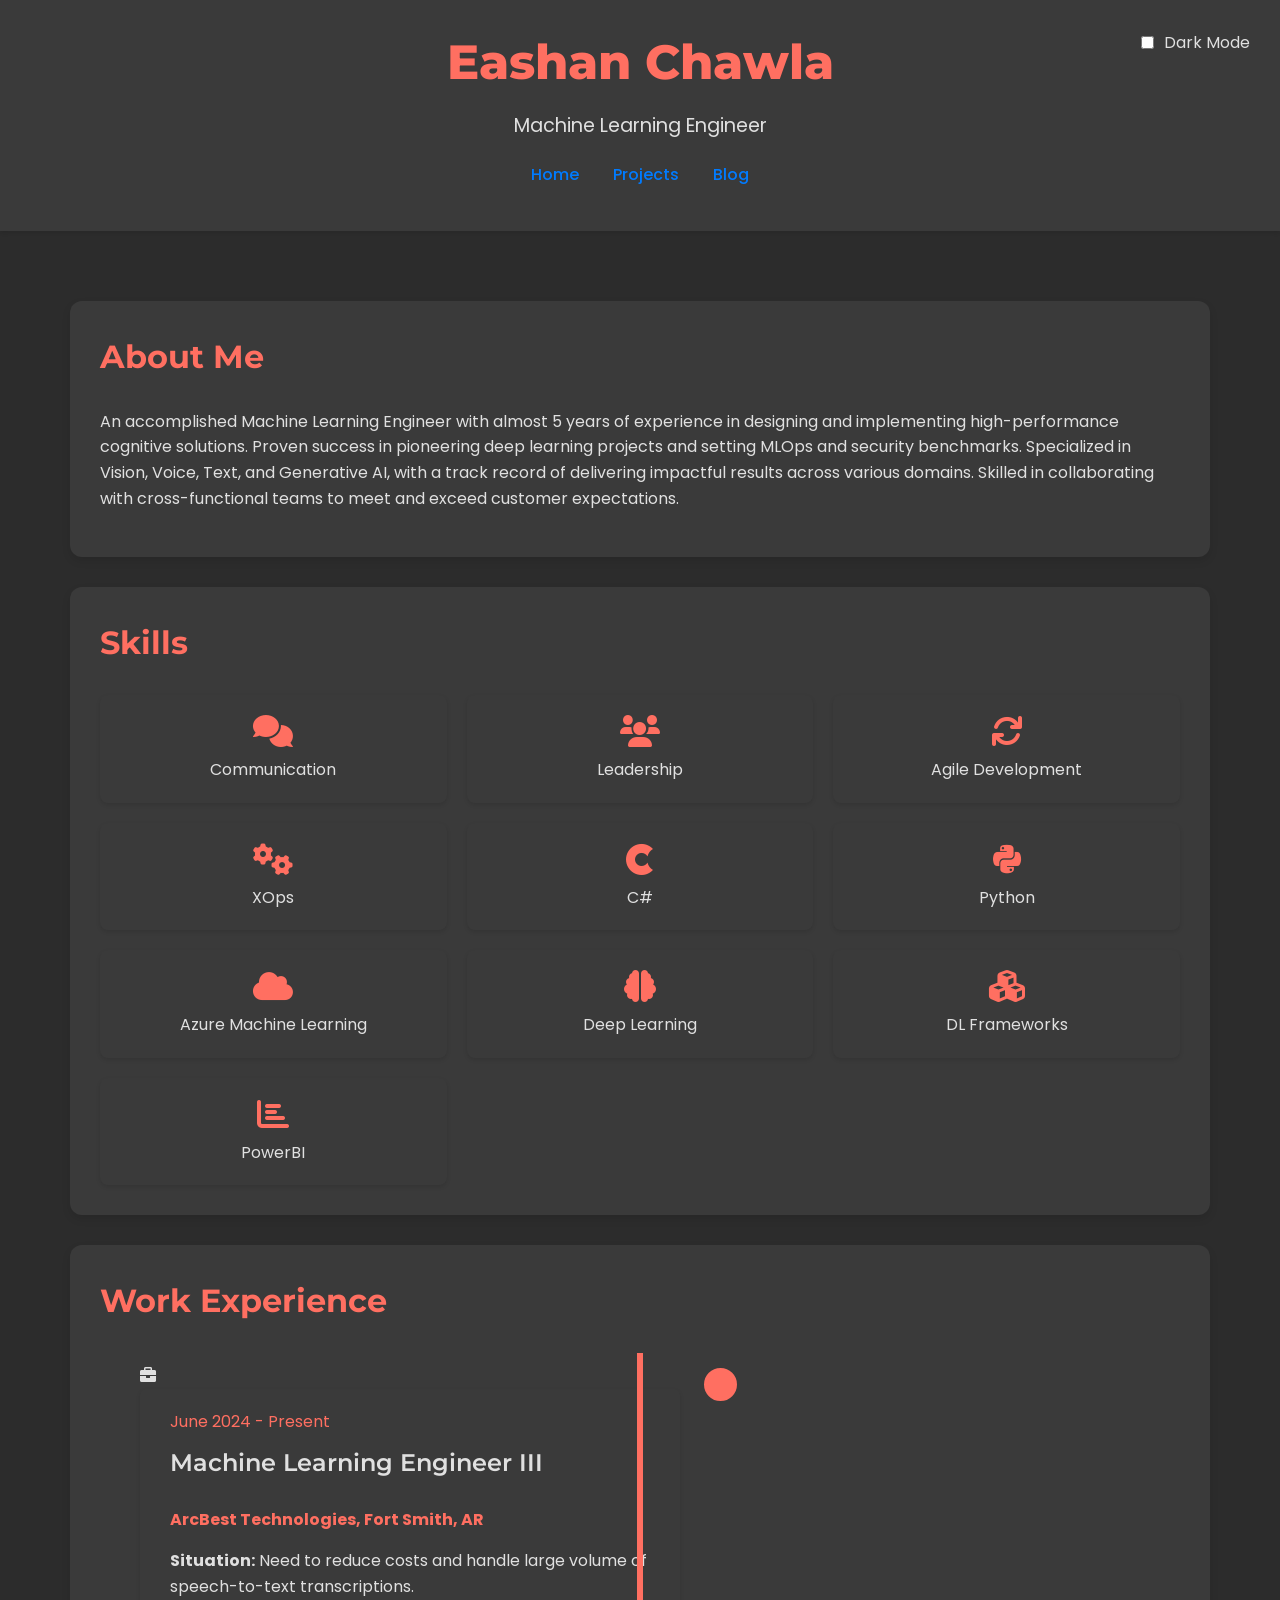
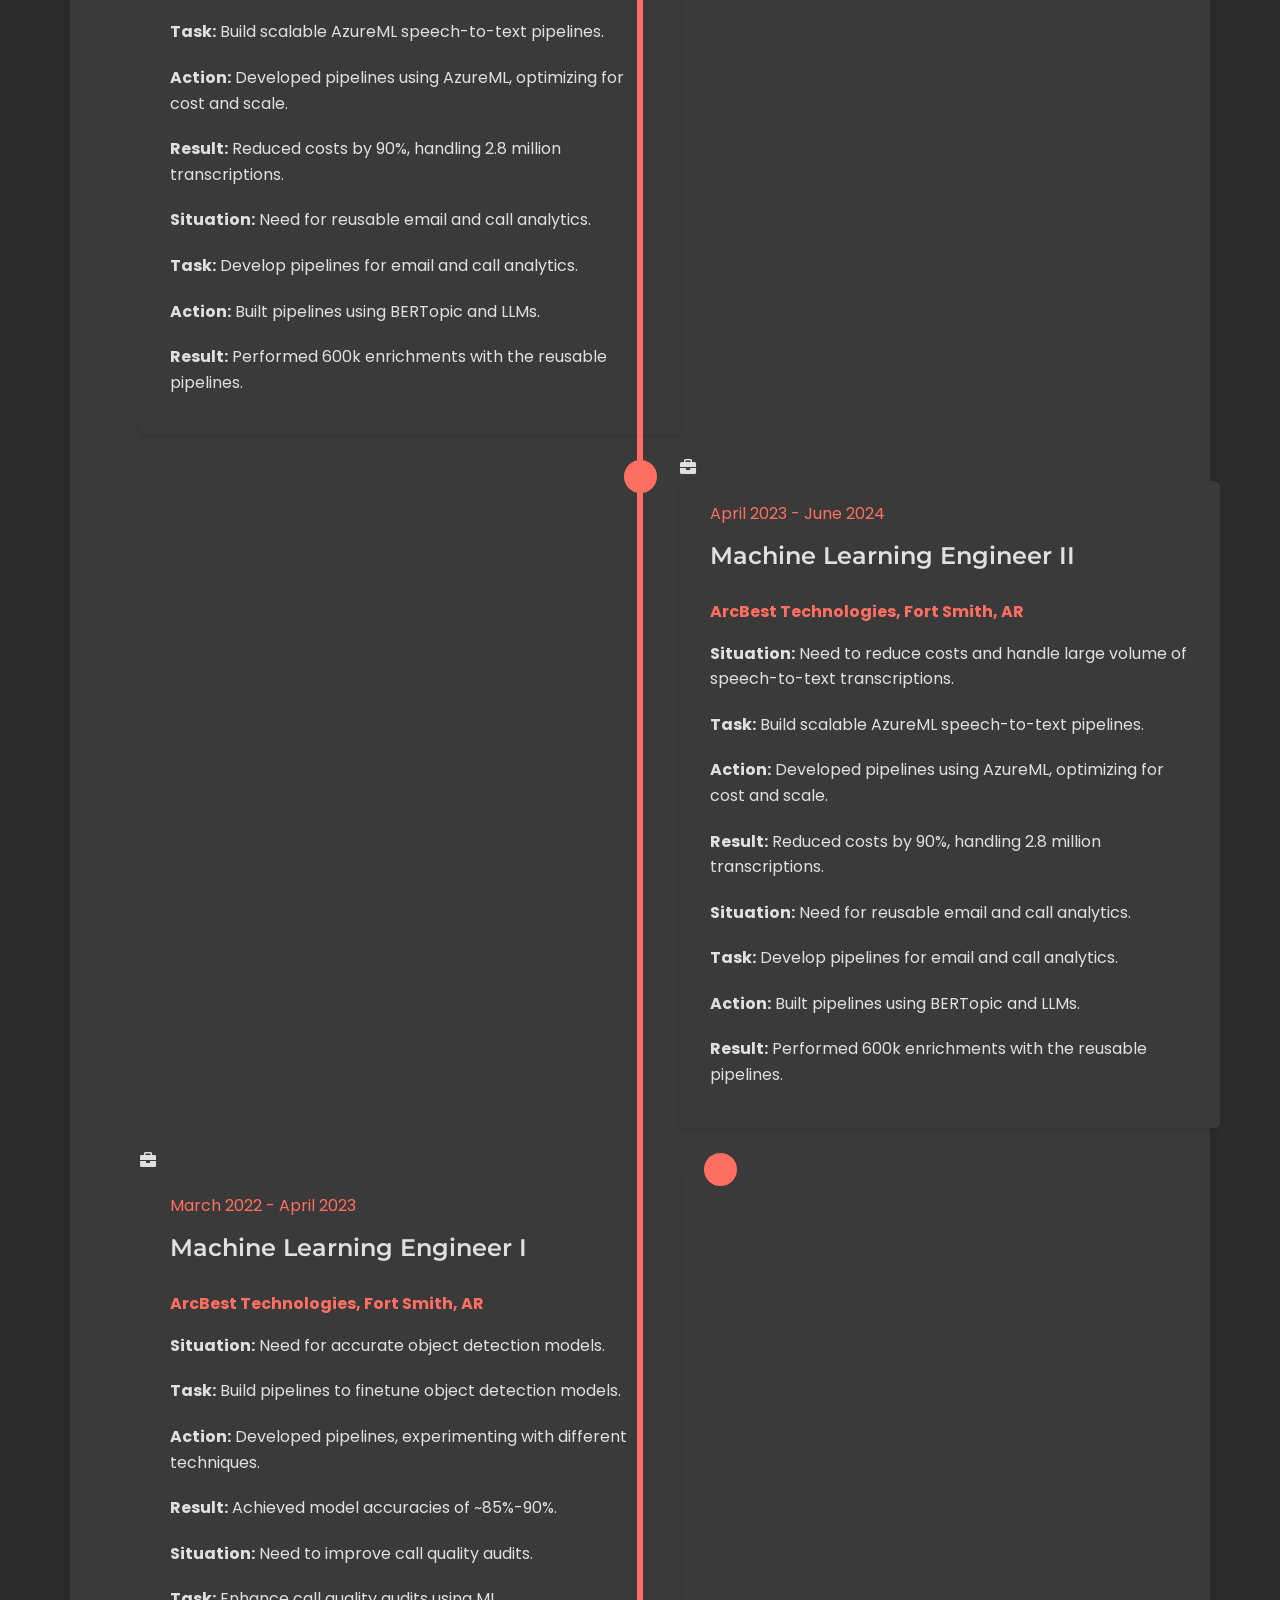
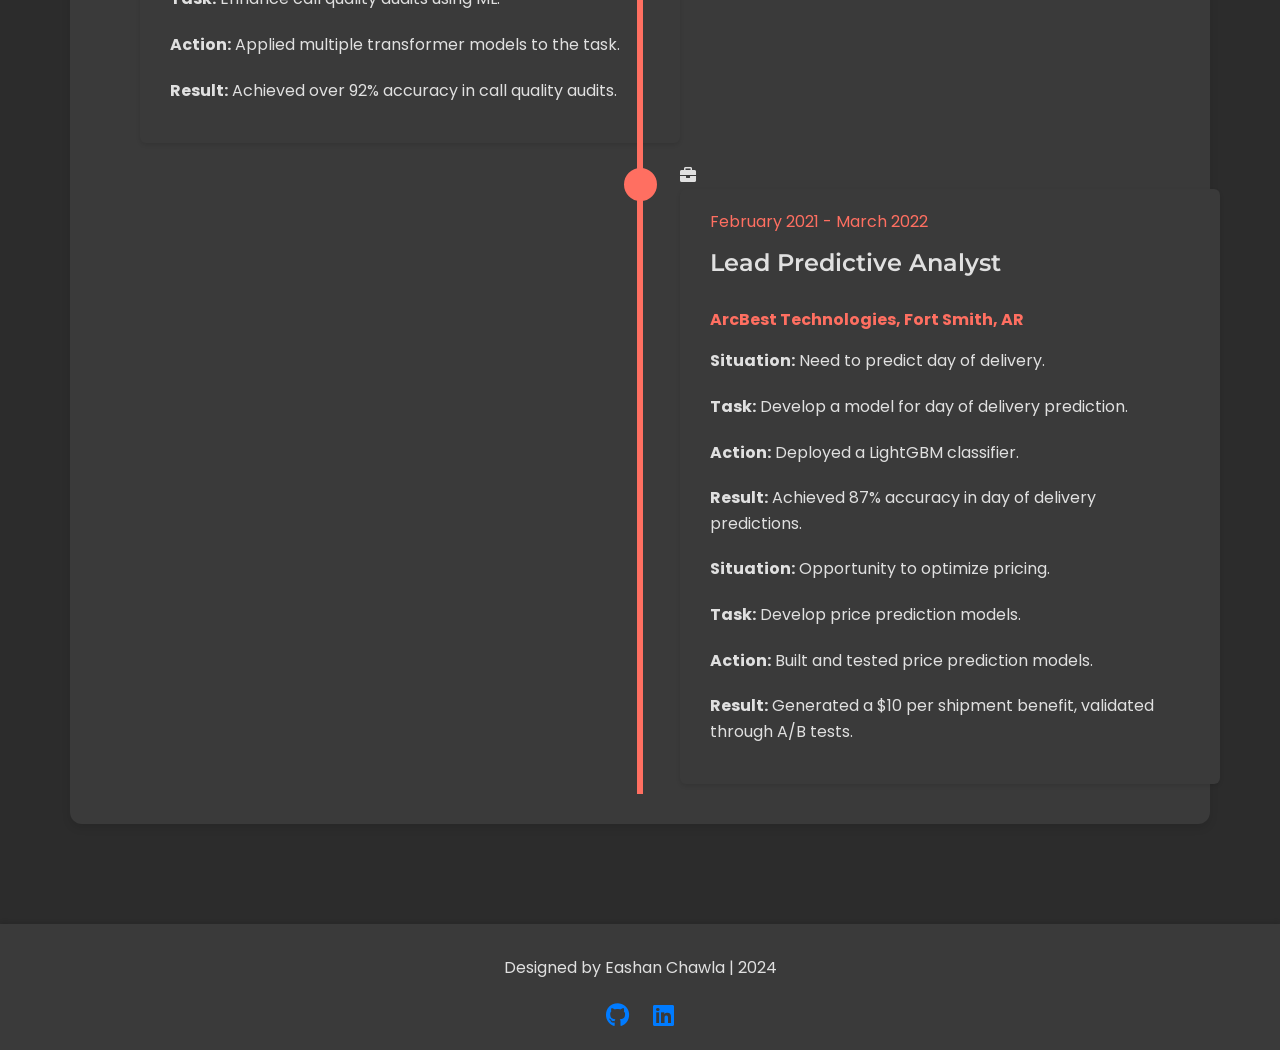
==== commit 3a931af7: "feat: update work experience section to use STAR format" ====
--- a/index.html
+++ b/index.html
@@ -23,55 +23,6 @@
             <h2>About Me</h2>
             <p>An accomplished Machine Learning Engineer with almost 5 years of experience in designing and implementing high-performance cognitive solutions. Proven success in pioneering deep learning projects and setting MLOps and security benchmarks. Specialized in Vision, Voice, Text, and Generative AI, with a track record of delivering impactful results across various domains. Skilled in collaborating with cross-functional teams to meet and exceed customer expectations.</p>
         </section>
-        <section id="experience">
-            <h2>Work Experience</h2>
-            <div class="timeline">
-                <div class="timeline-item">
-                    <div class="timeline-icon">
-                        <i class="fas fa-briefcase"></i>
-                    </div>
-                    <div class="timeline-content">
-                        <span class="date">June 2024 - Present</span>
-                        <h3>Machine Learning Engineer III</h3>
-                        <h4>ArcBest Technologies, Fort Smith, AR</h4>
-                        <p>Promoted to ML Engineer III in June 2024. Built scalable AzureML speech-to-text pipelines, reducing costs by 90%, handling 2.8 million transcriptions. Developed reusable email and call analytics pipelines using BERTopic and LLMs, performing 600k enrichments.</p>
-                    </div>
-                </div>
-                <div class="timeline-item">
-                    <div class="timeline-icon">
-                        <i class="fas fa-briefcase"></i>
-                    </div>
-                    <div class="timeline-content">
-                        <span class="date">April 2023 - June 2024</span>
-                        <h3>Machine Learning Engineer II</h3>
-                        <h4>ArcBest Technologies, Fort Smith, AR</h4>
-                        <p>Built scalable AzureML speech-to-text pipelines, reducing costs by 90%, handling 2.8 million transcriptions. Developed reusable email and call analytics pipelines using BERTopic and LLMs, performing 600k enrichments.</p>
-                    </div>
-                </div>
-                <div class="timeline-item">
-                    <div class="timeline-icon">
-                        <i class="fas fa-briefcase"></i>
-                    </div>
-                    <div class="timeline-content">
-                        <span class="date">March 2022 - April 2023</span>
-                        <h3>Machine Learning Engineer I</h3>
-                        <h4>ArcBest Technologies, Fort Smith, AR</h4>
-                        <p>Built pipelines to finetune object detection models with accuracies of ~85%-90%. Enhanced call quality audits using multiple transformer models, achieving over 92% accuracy.</p>
-                    </div>
-                </div>
-                <div class="timeline-item">
-                    <div class="timeline-icon">
-                        <i class="fas fa-briefcase"></i>
-                    </div>
-                    <div class="timeline-content">
-                        <span class="date">February 2021 - March 2022</span>
-                        <h3>Lead Predictive Analyst</h3>
-                        <h4>ArcBest Technologies, Fort Smith, AR</h4>
-                        <p>Deployed a LightGBM classifier for day of delivery prediction with 87% accuracy. Developed price prediction models, generating a $10 per shipment benefit through A/B tests.</p>
-                    </div>
-                </div>
-            </div>
-        </section>
         <section id="skills">
             <h2>Skills</h2>
             <div class="skill-grid">
@@ -128,7 +79,34 @@
                         <span class="date">June 2024 - Present</span>
                         <h3>Machine Learning Engineer III</h3>
                         <h4>ArcBest Technologies, Fort Smith, AR</h4>
-                        <p>Promoted to ML Engineer III in June 2024. Built scalable AzureML speech-to-text pipelines, reducing costs by 90%, handling 2.8 million transcriptions. Developed reusable email and call analytics pipelines using BERTopic and LLMs, performing 600k enrichments.</p>
+                        <ul>
+                            <li>
+                                <strong>Situation:</strong> Need to reduce costs and handle large volume of speech-to-text transcriptions.
+                            </li>
+                            <li>
+                                <strong>Task:</strong> Build scalable AzureML speech-to-text pipelines.
+                            </li>
+                            <li>
+                                <strong>Action:</strong> Developed pipelines using AzureML, optimizing for cost and scale.
+                            </li>
+                            <li>
+                                <strong>Result:</strong> Reduced costs by 90%, handling 2.8 million transcriptions.
+                            </li>
+                        </ul>
+                        <ul>
+                            <li>
+                                <strong>Situation:</strong> Need for reusable email and call analytics.
+                            </li>
+                            <li>
+                                <strong>Task:</strong> Develop pipelines for email and call analytics.
+                            </li>
+                            <li>
+                                <strong>Action:</strong> Built pipelines using BERTopic and LLMs.
+                            </li>
+                            <li>
+                                <strong>Result:</strong> Performed 600k enrichments with the reusable pipelines.
+                            </li>
+                        </ul>
                     </div>
                 </div>
                 <div class="timeline-item">
@@ -139,7 +117,34 @@
                         <span class="date">April 2023 - June 2024</span>
                         <h3>Machine Learning Engineer II</h3>
                         <h4>ArcBest Technologies, Fort Smith, AR</h4>
-                        <p>Built scalable AzureML speech-to-text pipelines, reducing costs by 90%, handling 2.8 million transcriptions. Developed reusable email and call analytics pipelines using BERTopic and LLMs, performing 600k enrichments.</p>
+                        <ul>
+                            <li>
+                                <strong>Situation:</strong> Need to reduce costs and handle large volume of speech-to-text transcriptions.
+                            </li>
+                            <li>
+                                <strong>Task:</strong> Build scalable AzureML speech-to-text pipelines.
+                            </li>
+                            <li>
+                                <strong>Action:</strong> Developed pipelines using AzureML, optimizing for cost and scale.
+                            </li>
+                            <li>
+                                <strong>Result:</strong> Reduced costs by 90%, handling 2.8 million transcriptions.
+                            </li>
+                        </ul>
+                        <ul>
+                            <li>
+                                <strong>Situation:</strong> Need for reusable email and call analytics.
+                            </li>
+                            <li>
+                                <strong>Task:</strong> Develop pipelines for email and call analytics.
+                            </li>
+                            <li>
+                                <strong>Action:</strong> Built pipelines using BERTopic and LLMs.
+                            </li>
+                            <li>
+                                <strong>Result:</strong> Performed 600k enrichments with the reusable pipelines.
+                            </li>
+                        </ul>
                     </div>
                 </div>
                 <div class="timeline-item">
@@ -150,7 +155,34 @@
                         <span class="date">March 2022 - April 2023</span>
                         <h3>Machine Learning Engineer I</h3>
                         <h4>ArcBest Technologies, Fort Smith, AR</h4>
-                        <p>Built pipelines to finetune object detection models with accuracies of ~85%-90%. Enhanced call quality audits using multiple transformer models, achieving over 92% accuracy.</p>
+                        <ul>
+                            <li>
+                                <strong>Situation:</strong> Need for accurate object detection models.
+                            </li>
+                            <li>
+                                <strong>Task:</strong> Build pipelines to finetune object detection models.
+                            </li>
+                            <li>
+                                <strong>Action:</strong> Developed pipelines, experimenting with different techniques.
+                            </li>
+                            <li>
+                                <strong>Result:</strong> Achieved model accuracies of ~85%-90%.
+                            </li>
+                        </ul>
+                        <ul>
+                            <li>
+                                <strong>Situation:</strong> Need to improve call quality audits.
+                            </li>
+                            <li>
+                                <strong>Task:</strong> Enhance call quality audits using ML.
+                            </li>
+                            <li>
+                                <strong>Action:</strong> Applied multiple transformer models to the task.
+                            </li>
+                            <li>
+                                <strong>Result:</strong> Achieved over 92% accuracy in call quality audits.
+                            </li>
+                        </ul>
                     </div>
                 </div>
                 <div class="timeline-item">
@@ -161,7 +193,34 @@
                         <span class="date">February 2021 - March 2022</span>
                         <h3>Lead Predictive Analyst</h3>
                         <h4>ArcBest Technologies, Fort Smith, AR</h4>
-                        <p>Deployed a LightGBM classifier for day of delivery prediction with 87% accuracy. Developed price prediction models, generating a $10 per shipment benefit through A/B tests.</p>
+                        <ul>
+                            <li>
+                                <strong>Situation:</strong> Need to predict day of delivery.
+                            </li>
+                            <li>
+                                <strong>Task:</strong> Develop a model for day of delivery prediction.
+                            </li>
+                            <li>
+                                <strong>Action:</strong> Deployed a LightGBM classifier.
+                            </li>
+                            <li>
+                                <strong>Result:</strong> Achieved 87% accuracy in day of delivery predictions.
+                            </li>
+                        </ul>
+                        <ul>
+                            <li>
+                                <strong>Situation:</strong> Opportunity to optimize pricing.
+                            </li>
+                            <li>
+                                <strong>Task:</strong> Develop price prediction models.
+                            </li>
+                            <li>
+                                <strong>Action:</strong> Built and tested price prediction models.
+                            </li>
+                            <li>
+                                <strong>Result:</strong> Generated a $10 per shipment benefit, validated through A/B tests.
+                            </li>
+                        </ul>
                     </div>
                 </div>
             </div>
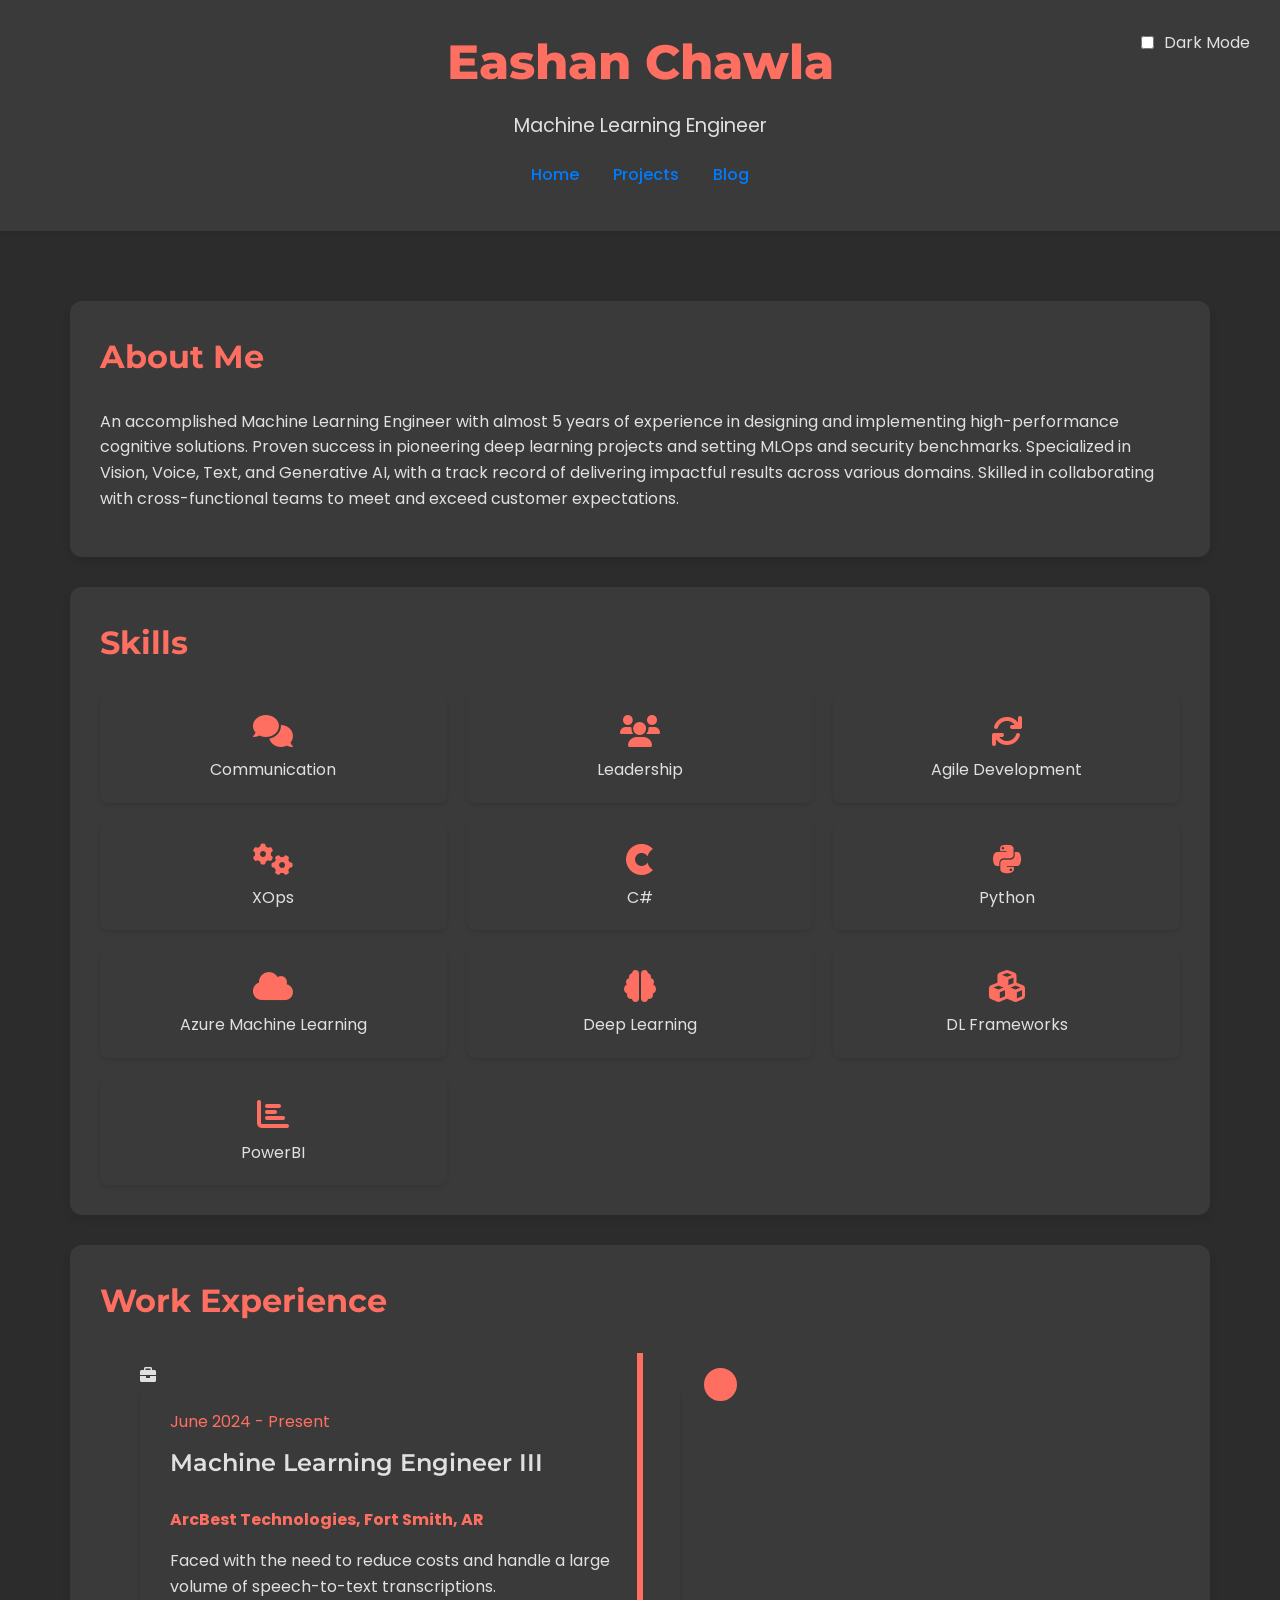
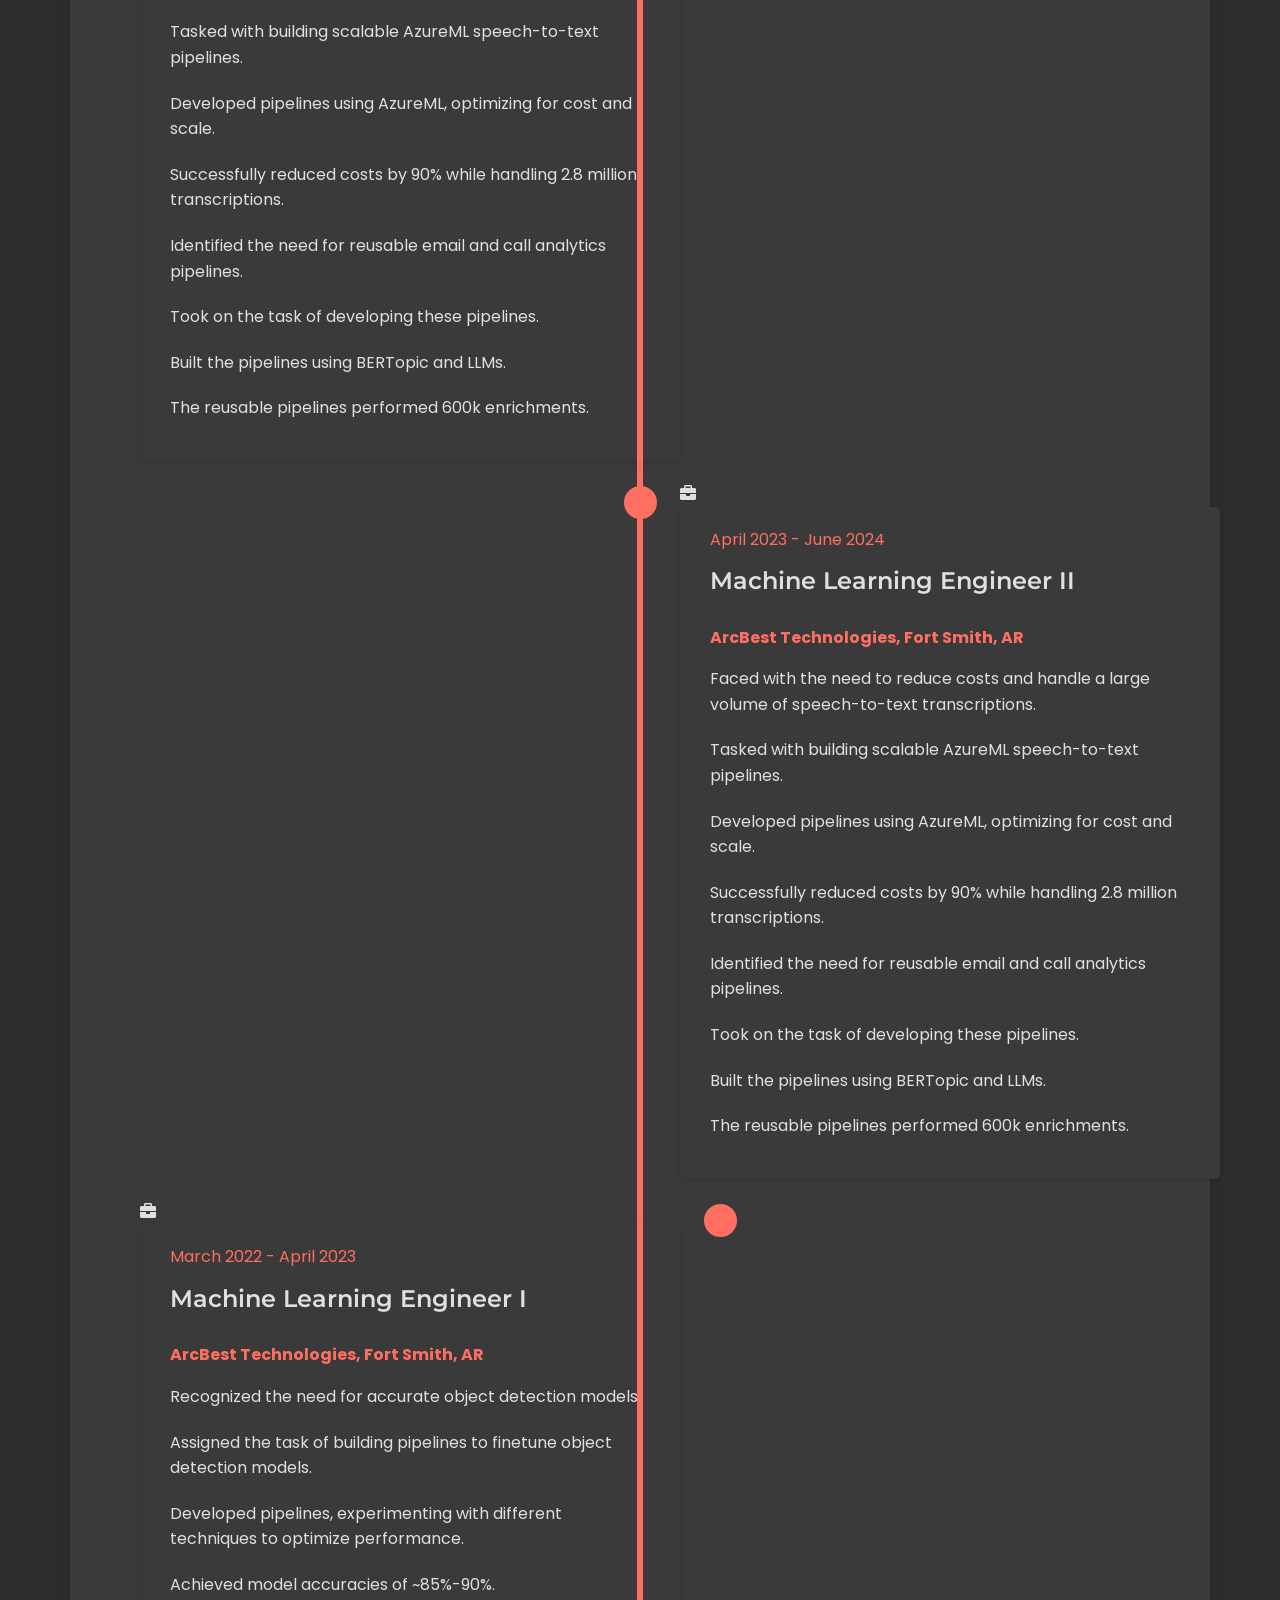
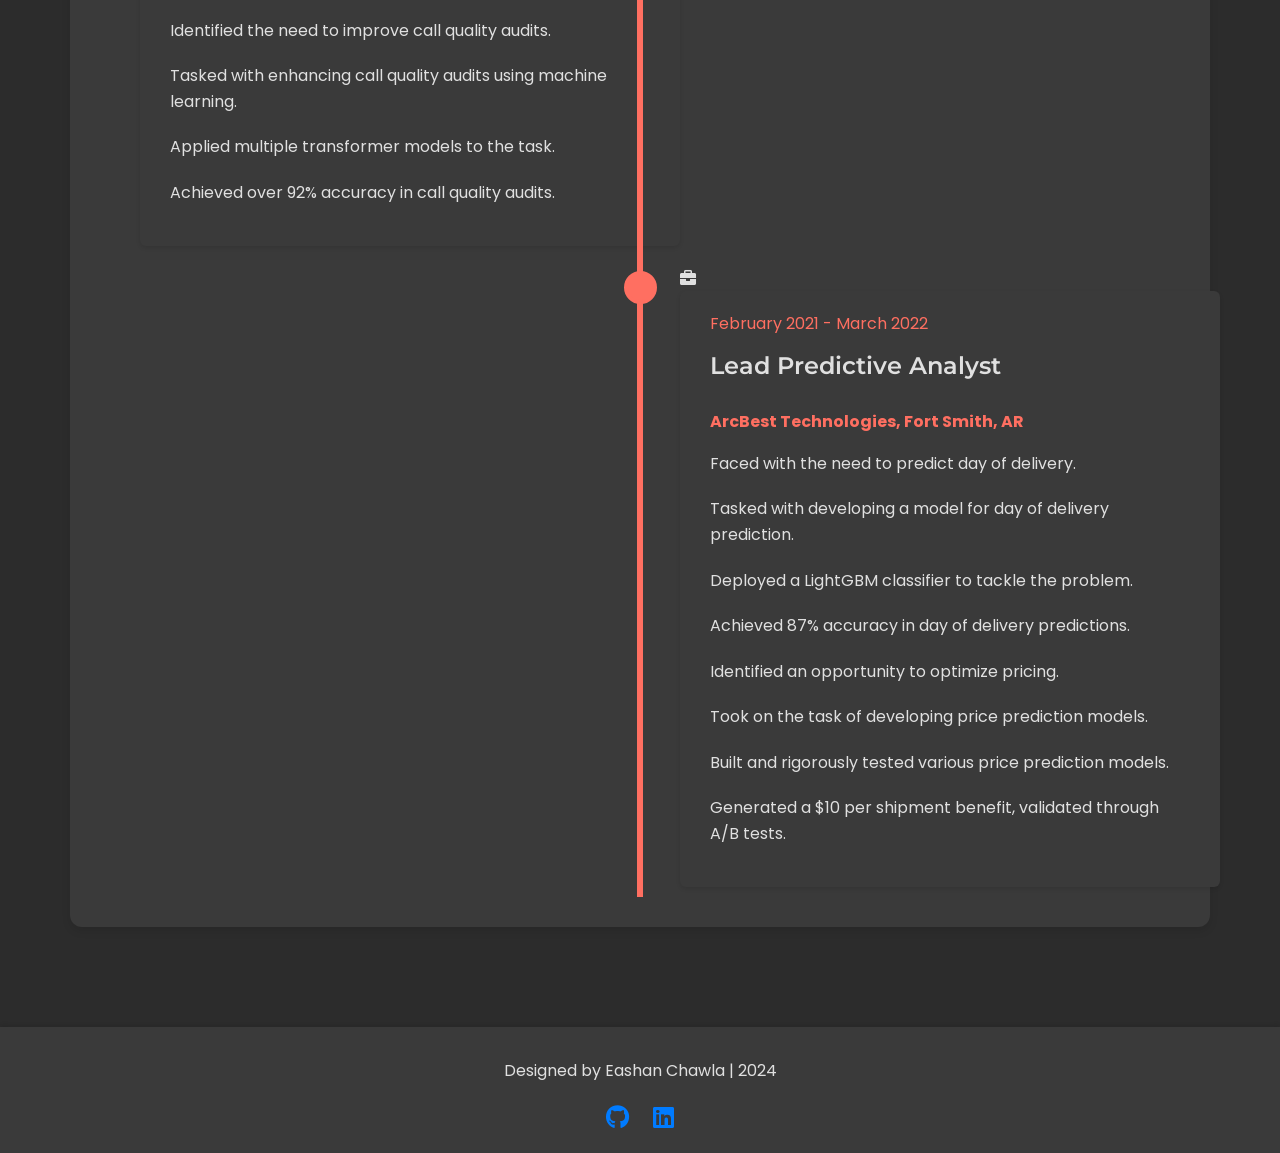
==== commit 3867321c: "feat: Update work experience section using STAR format" ====
--- a/index.html
+++ b/index.html
@@ -80,32 +80,16 @@
                         <h3>Machine Learning Engineer III</h3>
                         <h4>ArcBest Technologies, Fort Smith, AR</h4>
                         <ul>
-                            <li>
-                                <strong>Situation:</strong> Need to reduce costs and handle large volume of speech-to-text transcriptions.
-                            </li>
-                            <li>
-                                <strong>Task:</strong> Build scalable AzureML speech-to-text pipelines.
-                            </li>
-                            <li>
-                                <strong>Action:</strong> Developed pipelines using AzureML, optimizing for cost and scale.
-                            </li>
-                            <li>
-                                <strong>Result:</strong> Reduced costs by 90%, handling 2.8 million transcriptions.
-                            </li>
+                            <li>Faced with the need to reduce costs and handle a large volume of speech-to-text transcriptions.</li>
+                            <li>Tasked with building scalable AzureML speech-to-text pipelines.</li>
+                            <li>Developed pipelines using AzureML, optimizing for cost and scale.</li>
+                            <li>Successfully reduced costs by 90% while handling 2.8 million transcriptions.</li>
                         </ul>
                         <ul>
-                            <li>
-                                <strong>Situation:</strong> Need for reusable email and call analytics.
-                            </li>
-                            <li>
-                                <strong>Task:</strong> Develop pipelines for email and call analytics.
-                            </li>
-                            <li>
-                                <strong>Action:</strong> Built pipelines using BERTopic and LLMs.
-                            </li>
-                            <li>
-                                <strong>Result:</strong> Performed 600k enrichments with the reusable pipelines.
-                            </li>
+                            <li>Identified the need for reusable email and call analytics pipelines.</li>
+                            <li>Took on the task of developing these pipelines.</li>
+                            <li>Built the pipelines using BERTopic and LLMs.</li>
+                            <li>The reusable pipelines performed 600k enrichments.</li>
                         </ul>
                     </div>
                 </div>
@@ -118,32 +102,16 @@
                         <h3>Machine Learning Engineer II</h3>
                         <h4>ArcBest Technologies, Fort Smith, AR</h4>
                         <ul>
-                            <li>
-                                <strong>Situation:</strong> Need to reduce costs and handle large volume of speech-to-text transcriptions.
-                            </li>
-                            <li>
-                                <strong>Task:</strong> Build scalable AzureML speech-to-text pipelines.
-                            </li>
-                            <li>
-                                <strong>Action:</strong> Developed pipelines using AzureML, optimizing for cost and scale.
-                            </li>
-                            <li>
-                                <strong>Result:</strong> Reduced costs by 90%, handling 2.8 million transcriptions.
-                            </li>
+                            <li>Faced with the need to reduce costs and handle a large volume of speech-to-text transcriptions.</li>
+                            <li>Tasked with building scalable AzureML speech-to-text pipelines.</li>
+                            <li>Developed pipelines using AzureML, optimizing for cost and scale.</li>
+                            <li>Successfully reduced costs by 90% while handling 2.8 million transcriptions.</li>
                         </ul>
                         <ul>
-                            <li>
-                                <strong>Situation:</strong> Need for reusable email and call analytics.
-                            </li>
-                            <li>
-                                <strong>Task:</strong> Develop pipelines for email and call analytics.
-                            </li>
-                            <li>
-                                <strong>Action:</strong> Built pipelines using BERTopic and LLMs.
-                            </li>
-                            <li>
-                                <strong>Result:</strong> Performed 600k enrichments with the reusable pipelines.
-                            </li>
+                            <li>Identified the need for reusable email and call analytics pipelines.</li>
+                            <li>Took on the task of developing these pipelines.</li>
+                            <li>Built the pipelines using BERTopic and LLMs.</li>
+                            <li>The reusable pipelines performed 600k enrichments.</li>
                         </ul>
                     </div>
                 </div>
@@ -156,32 +124,16 @@
                         <h3>Machine Learning Engineer I</h3>
                         <h4>ArcBest Technologies, Fort Smith, AR</h4>
                         <ul>
-                            <li>
-                                <strong>Situation:</strong> Need for accurate object detection models.
-                            </li>
-                            <li>
-                                <strong>Task:</strong> Build pipelines to finetune object detection models.
-                            </li>
-                            <li>
-                                <strong>Action:</strong> Developed pipelines, experimenting with different techniques.
-                            </li>
-                            <li>
-                                <strong>Result:</strong> Achieved model accuracies of ~85%-90%.
-                            </li>
+                            <li>Recognized the need for accurate object detection models.</li>
+                            <li>Assigned the task of building pipelines to finetune object detection models.</li>
+                            <li>Developed pipelines, experimenting with different techniques to optimize performance.</li>
+                            <li>Achieved model accuracies of ~85%-90%.</li>
                         </ul>
                         <ul>
-                            <li>
-                                <strong>Situation:</strong> Need to improve call quality audits.
-                            </li>
-                            <li>
-                                <strong>Task:</strong> Enhance call quality audits using ML.
-                            </li>
-                            <li>
-                                <strong>Action:</strong> Applied multiple transformer models to the task.
-                            </li>
-                            <li>
-                                <strong>Result:</strong> Achieved over 92% accuracy in call quality audits.
-                            </li>
+                            <li>Identified the need to improve call quality audits.</li>
+                            <li>Tasked with enhancing call quality audits using machine learning.</li>
+                            <li>Applied multiple transformer models to the task.</li>
+                            <li>Achieved over 92% accuracy in call quality audits.</li>
                         </ul>
                     </div>
                 </div>
@@ -194,32 +146,16 @@
                         <h3>Lead Predictive Analyst</h3>
                         <h4>ArcBest Technologies, Fort Smith, AR</h4>
                         <ul>
-                            <li>
-                                <strong>Situation:</strong> Need to predict day of delivery.
-                            </li>
-                            <li>
-                                <strong>Task:</strong> Develop a model for day of delivery prediction.
-                            </li>
-                            <li>
-                                <strong>Action:</strong> Deployed a LightGBM classifier.
-                            </li>
-                            <li>
-                                <strong>Result:</strong> Achieved 87% accuracy in day of delivery predictions.
-                            </li>
+                            <li>Faced with the need to predict day of delivery.</li>
+                            <li>Tasked with developing a model for day of delivery prediction.</li>
+                            <li>Deployed a LightGBM classifier to tackle the problem.</li>
+                            <li>Achieved 87% accuracy in day of delivery predictions.</li>
                         </ul>
                         <ul>
-                            <li>
-                                <strong>Situation:</strong> Opportunity to optimize pricing.
-                            </li>
-                            <li>
-                                <strong>Task:</strong> Develop price prediction models.
-                            </li>
-                            <li>
-                                <strong>Action:</strong> Built and tested price prediction models.
-                            </li>
-                            <li>
-                                <strong>Result:</strong> Generated a $10 per shipment benefit, validated through A/B tests.
-                            </li>
+                            <li>Identified an opportunity to optimize pricing.</li>
+                            <li>Took on the task of developing price prediction models.</li>
+                            <li>Built and rigorously tested various price prediction models.</li>
+                            <li>Generated a $10 per shipment benefit, validated through A/B tests.</li>
                         </ul>
                     </div>
                 </div>
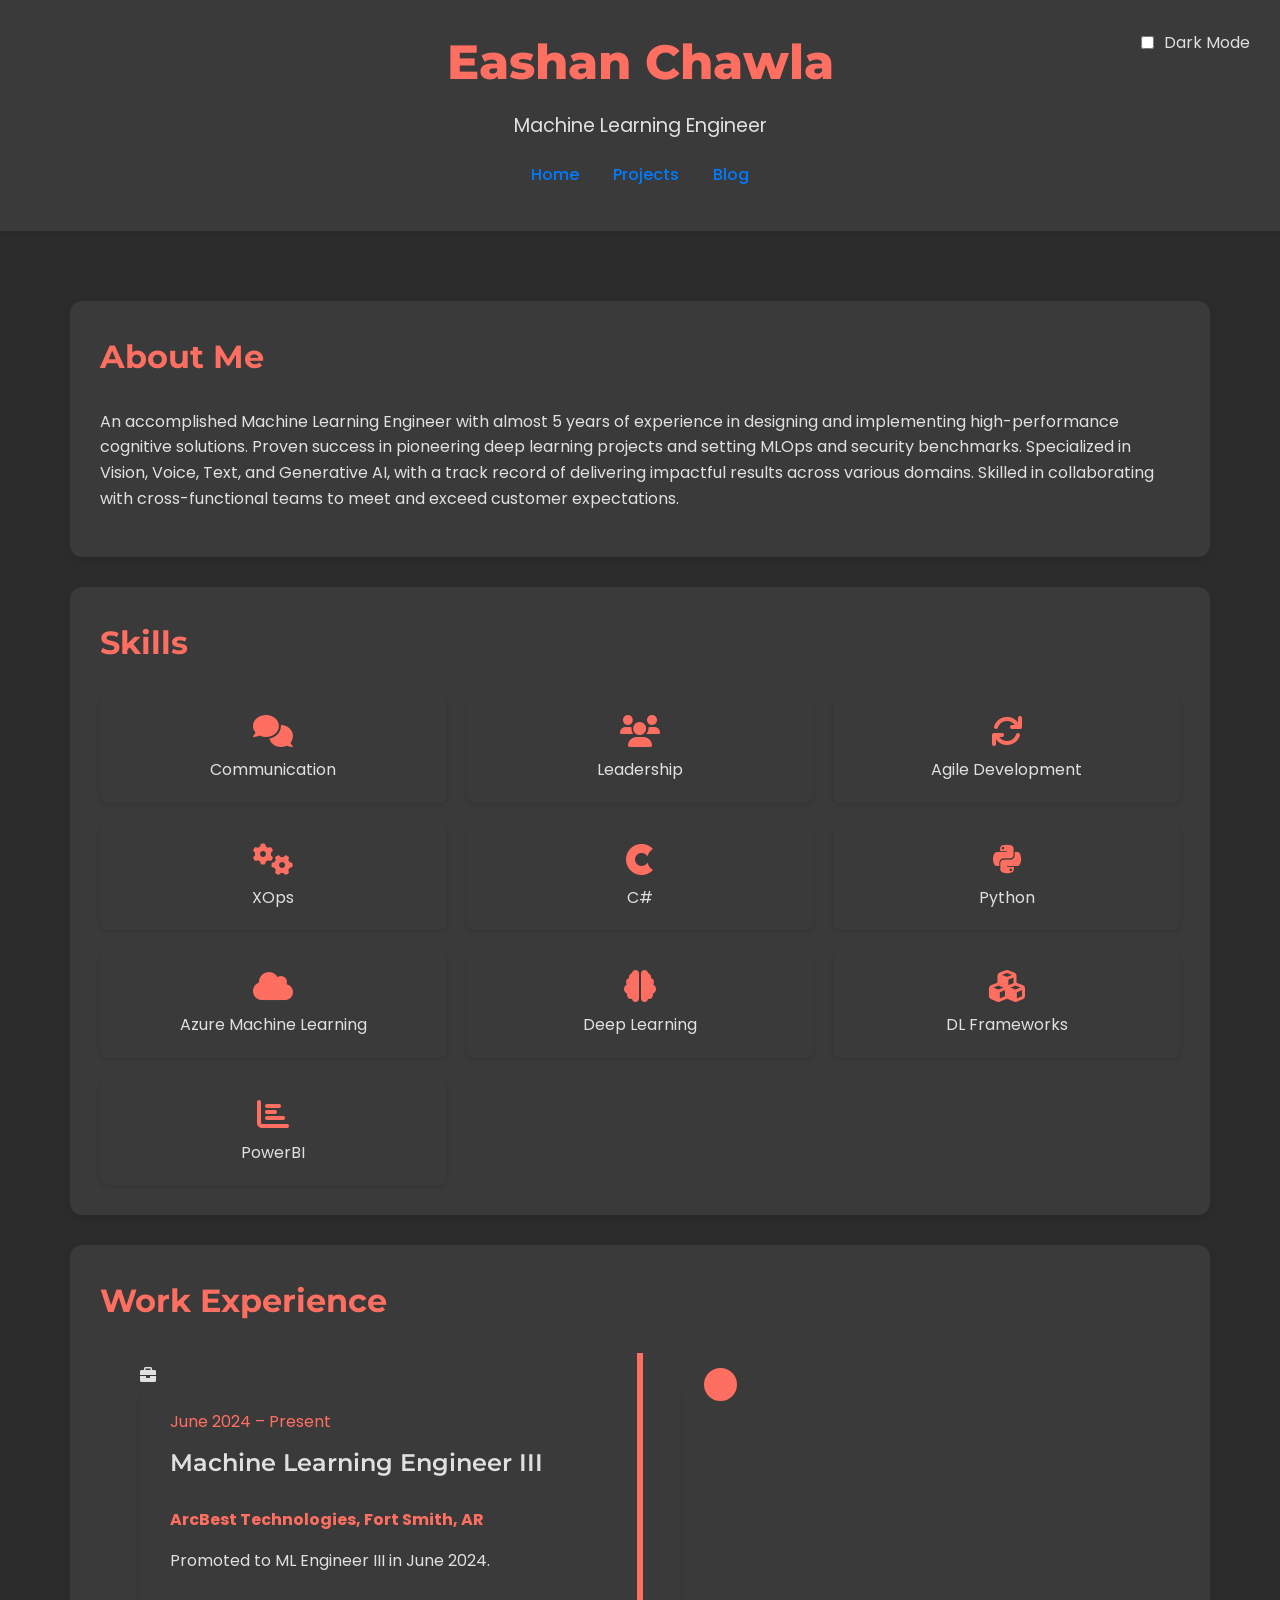
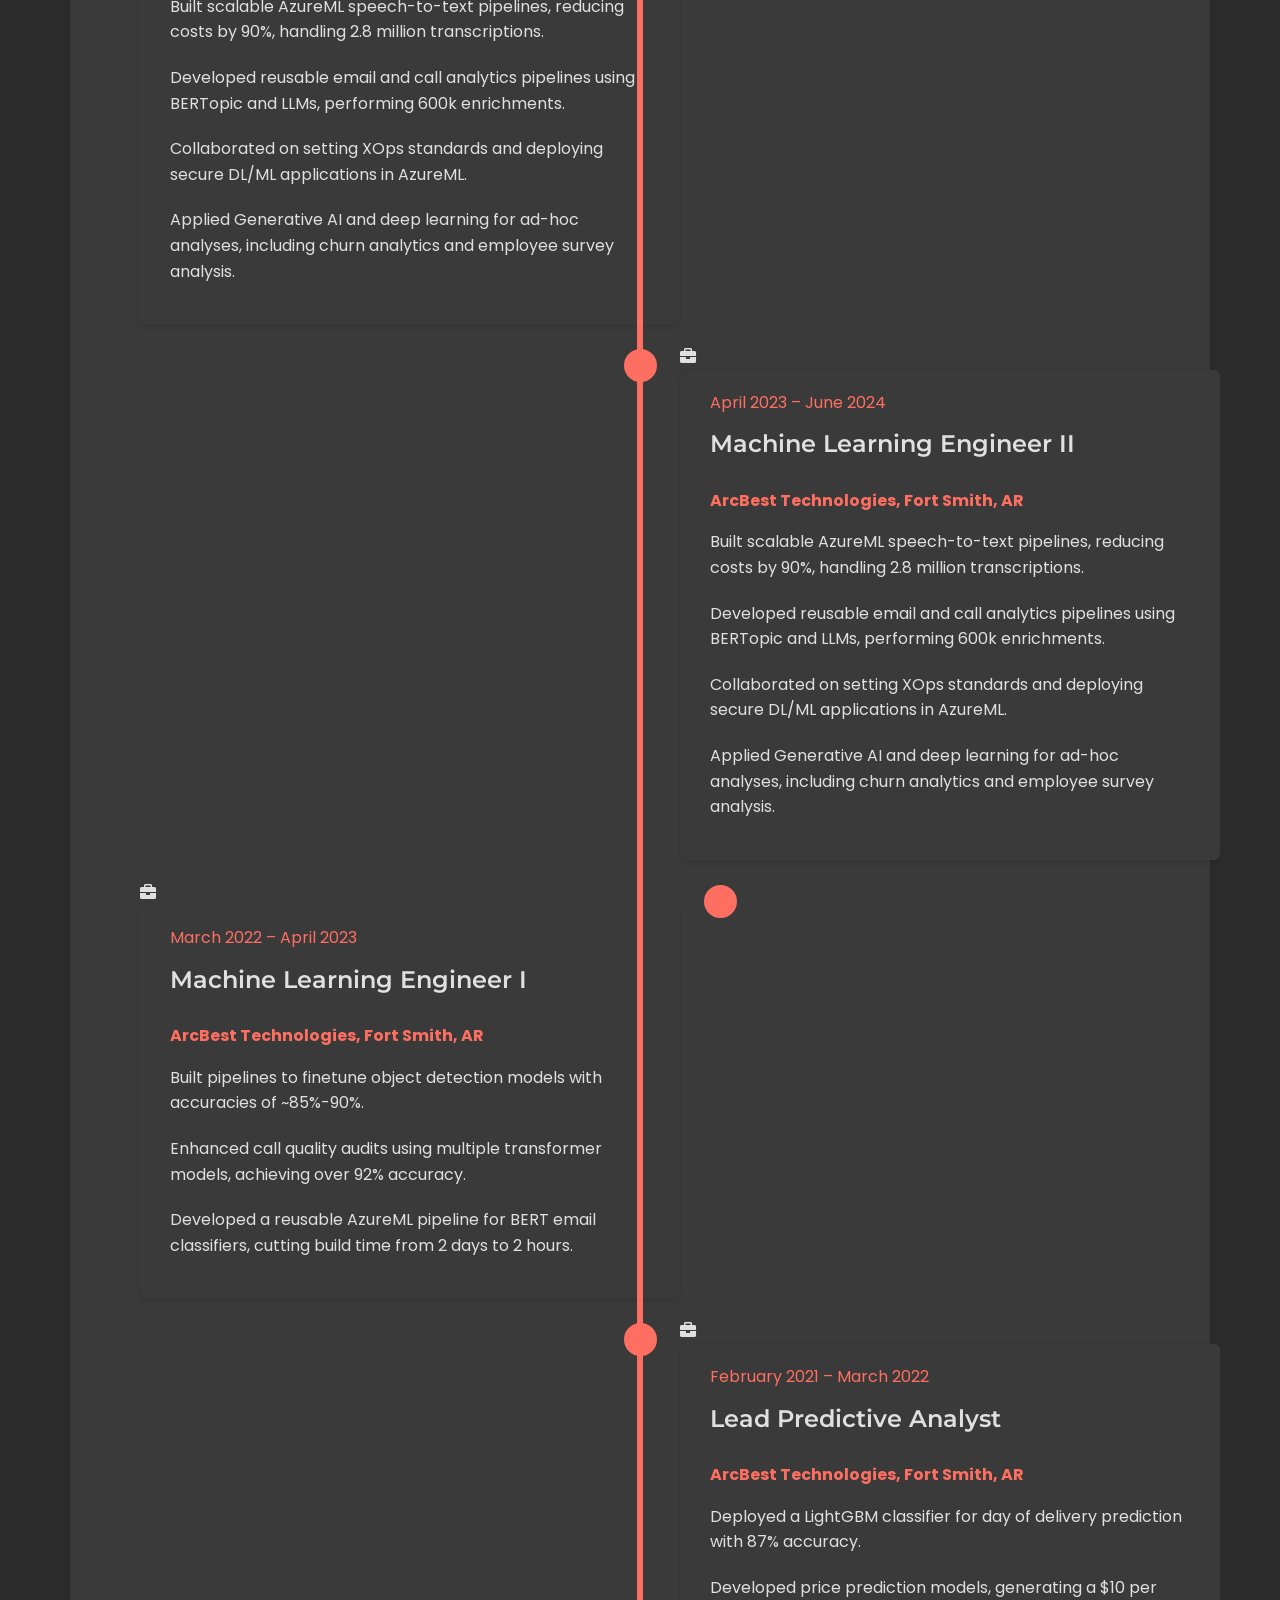
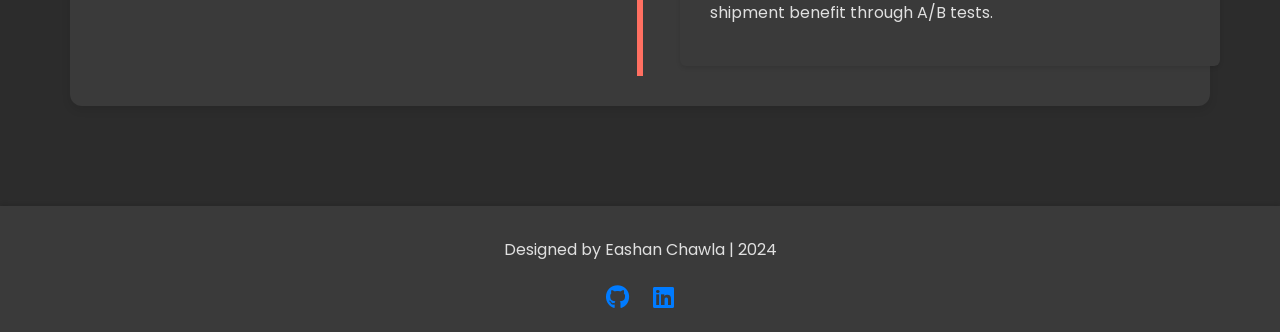
==== commit 9325bf47: "feat: Condense work experience timeline" ====
--- a/index.html
+++ b/index.html
@@ -76,20 +76,15 @@
                         <i class="fas fa-briefcase"></i>
                     </div>
                     <div class="timeline-content">
-                        <span class="date">June 2024 - Present</span>
+                        <span class="date">June 2024 – Present</span>
                         <h3>Machine Learning Engineer III</h3>
                         <h4>ArcBest Technologies, Fort Smith, AR</h4>
                         <ul>
-                            <li>Faced with the need to reduce costs and handle a large volume of speech-to-text transcriptions.</li>
-                            <li>Tasked with building scalable AzureML speech-to-text pipelines.</li>
-                            <li>Developed pipelines using AzureML, optimizing for cost and scale.</li>
-                            <li>Successfully reduced costs by 90% while handling 2.8 million transcriptions.</li>
-                        </ul>
-                        <ul>
-                            <li>Identified the need for reusable email and call analytics pipelines.</li>
-                            <li>Took on the task of developing these pipelines.</li>
-                            <li>Built the pipelines using BERTopic and LLMs.</li>
-                            <li>The reusable pipelines performed 600k enrichments.</li>
+                            <li>Promoted to ML Engineer III in June 2024.</li>
+                            <li>Built scalable AzureML speech-to-text pipelines, reducing costs by 90%, handling 2.8 million transcriptions.</li>
+                            <li>Developed reusable email and call analytics pipelines using BERTopic and LLMs, performing 600k enrichments.</li>
+                            <li>Collaborated on setting XOps standards and deploying secure DL/ML applications in AzureML.</li>
+                            <li>Applied Generative AI and deep learning for ad-hoc analyses, including churn analytics and employee survey analysis.</li>
                         </ul>
                     </div>
                 </div>
@@ -98,20 +93,14 @@
                         <i class="fas fa-briefcase"></i>
                     </div>
                     <div class="timeline-content">
-                        <span class="date">April 2023 - June 2024</span>
+                        <span class="date">April 2023 – June 2024</span>
                         <h3>Machine Learning Engineer II</h3>
                         <h4>ArcBest Technologies, Fort Smith, AR</h4>
                         <ul>
-                            <li>Faced with the need to reduce costs and handle a large volume of speech-to-text transcriptions.</li>
-                            <li>Tasked with building scalable AzureML speech-to-text pipelines.</li>
-                            <li>Developed pipelines using AzureML, optimizing for cost and scale.</li>
-                            <li>Successfully reduced costs by 90% while handling 2.8 million transcriptions.</li>
-                        </ul>
-                        <ul>
-                            <li>Identified the need for reusable email and call analytics pipelines.</li>
-                            <li>Took on the task of developing these pipelines.</li>
-                            <li>Built the pipelines using BERTopic and LLMs.</li>
-                            <li>The reusable pipelines performed 600k enrichments.</li>
+                            <li>Built scalable AzureML speech-to-text pipelines, reducing costs by 90%, handling 2.8 million transcriptions.</li>
+                            <li>Developed reusable email and call analytics pipelines using BERTopic and LLMs, performing 600k enrichments.</li>
+                            <li>Collaborated on setting XOps standards and deploying secure DL/ML applications in AzureML.</li>
+                            <li>Applied Generative AI and deep learning for ad-hoc analyses, including churn analytics and employee survey analysis.</li>
                         </ul>
                     </div>
                 </div>
@@ -120,20 +109,13 @@
                         <i class="fas fa-briefcase"></i>
                     </div>
                     <div class="timeline-content">
-                        <span class="date">March 2022 - April 2023</span>
+                        <span class="date">March 2022 – April 2023</span>
                         <h3>Machine Learning Engineer I</h3>
                         <h4>ArcBest Technologies, Fort Smith, AR</h4>
                         <ul>
-                            <li>Recognized the need for accurate object detection models.</li>
-                            <li>Assigned the task of building pipelines to finetune object detection models.</li>
-                            <li>Developed pipelines, experimenting with different techniques to optimize performance.</li>
-                            <li>Achieved model accuracies of ~85%-90%.</li>
-                        </ul>
-                        <ul>
-                            <li>Identified the need to improve call quality audits.</li>
-                            <li>Tasked with enhancing call quality audits using machine learning.</li>
-                            <li>Applied multiple transformer models to the task.</li>
-                            <li>Achieved over 92% accuracy in call quality audits.</li>
+                            <li>Built pipelines to finetune object detection models with accuracies of ~85%-90%.</li>
+                            <li>Enhanced call quality audits using multiple transformer models, achieving over 92% accuracy.</li>
+                            <li>Developed a reusable AzureML pipeline for BERT email classifiers, cutting build time from 2 days to 2 hours.</li>
                         </ul>
                     </div>
                 </div>
@@ -142,20 +124,12 @@
                         <i class="fas fa-briefcase"></i>
                     </div>
                     <div class="timeline-content">
-                        <span class="date">February 2021 - March 2022</span>
+                        <span class="date">February 2021 – March 2022</span>
                         <h3>Lead Predictive Analyst</h3>
                         <h4>ArcBest Technologies, Fort Smith, AR</h4>
                         <ul>
-                            <li>Faced with the need to predict day of delivery.</li>
-                            <li>Tasked with developing a model for day of delivery prediction.</li>
-                            <li>Deployed a LightGBM classifier to tackle the problem.</li>
-                            <li>Achieved 87% accuracy in day of delivery predictions.</li>
-                        </ul>
-                        <ul>
-                            <li>Identified an opportunity to optimize pricing.</li>
-                            <li>Took on the task of developing price prediction models.</li>
-                            <li>Built and rigorously tested various price prediction models.</li>
-                            <li>Generated a $10 per shipment benefit, validated through A/B tests.</li>
+                            <li>Deployed a LightGBM classifier for day of delivery prediction with 87% accuracy.</li>
+                            <li>Developed price prediction models, generating a $10 per shipment benefit through A/B tests.</li>
                         </ul>
                     </div>
                 </div>
